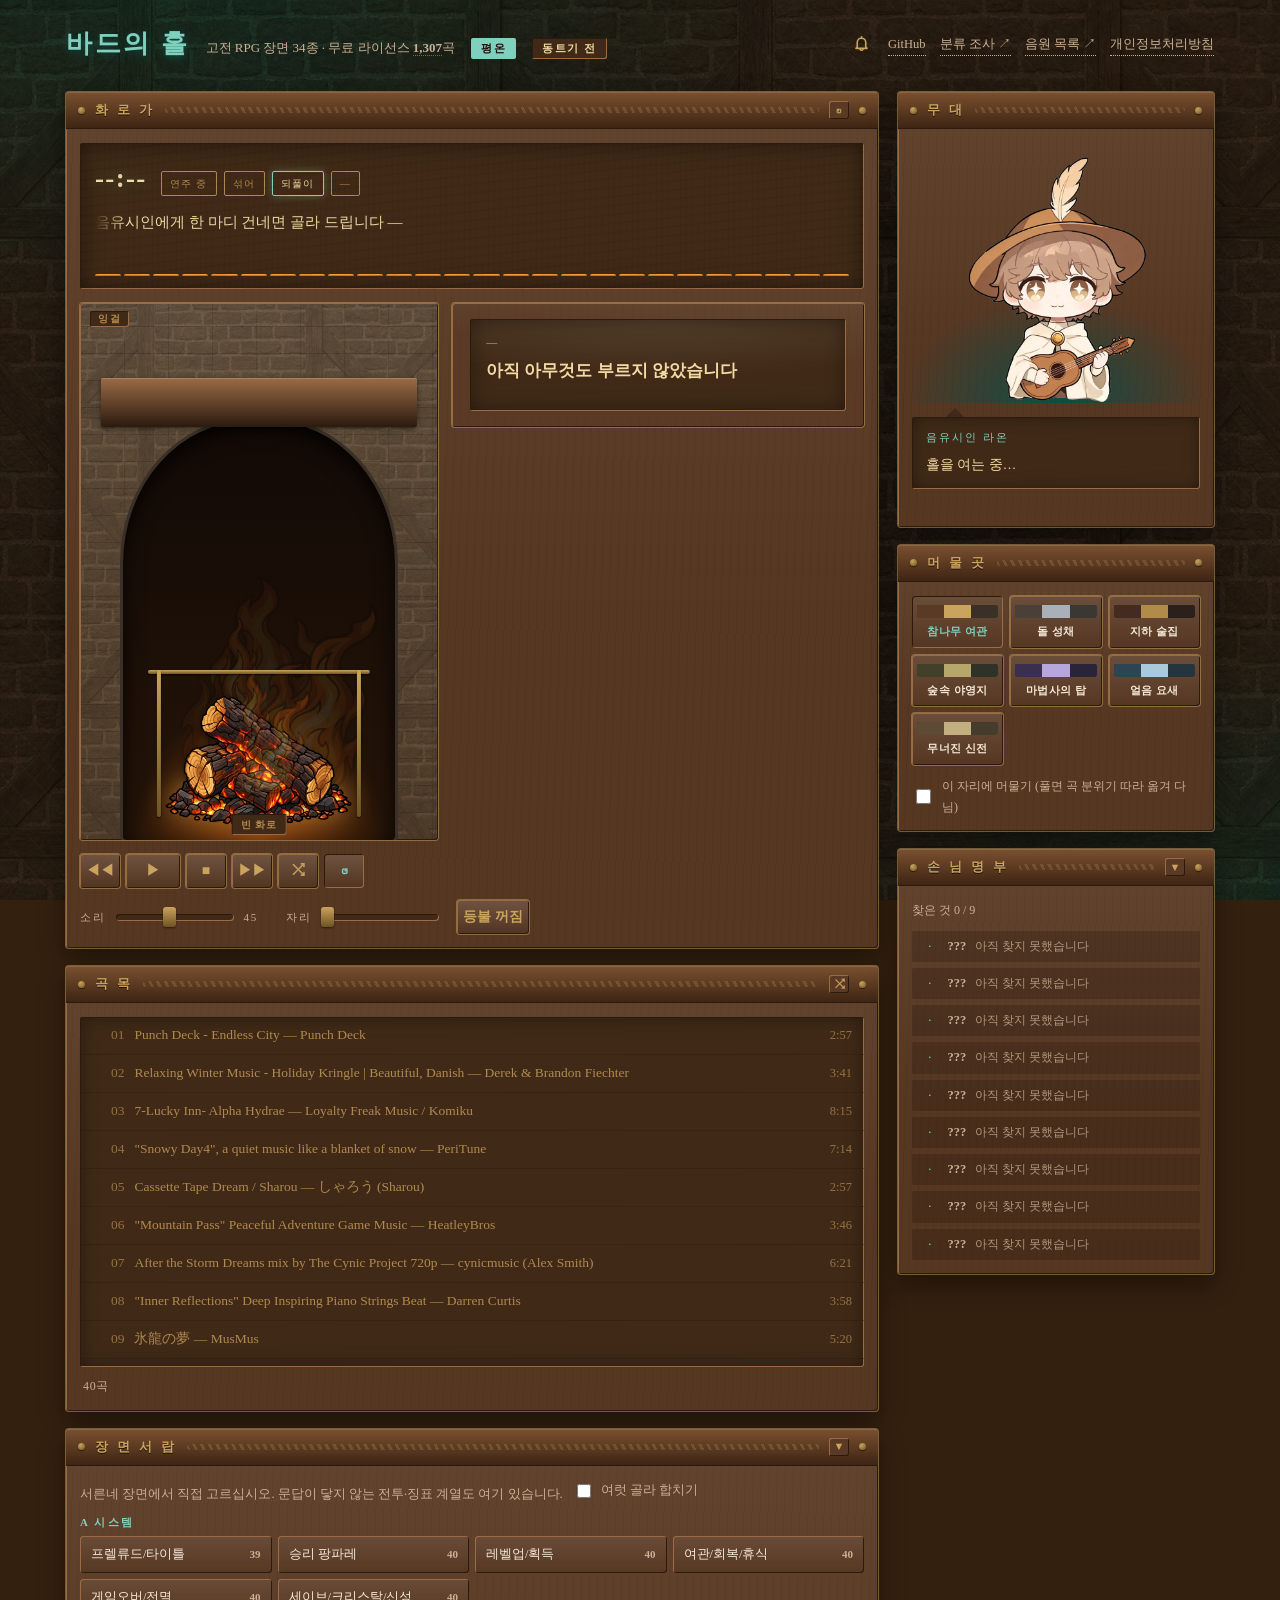
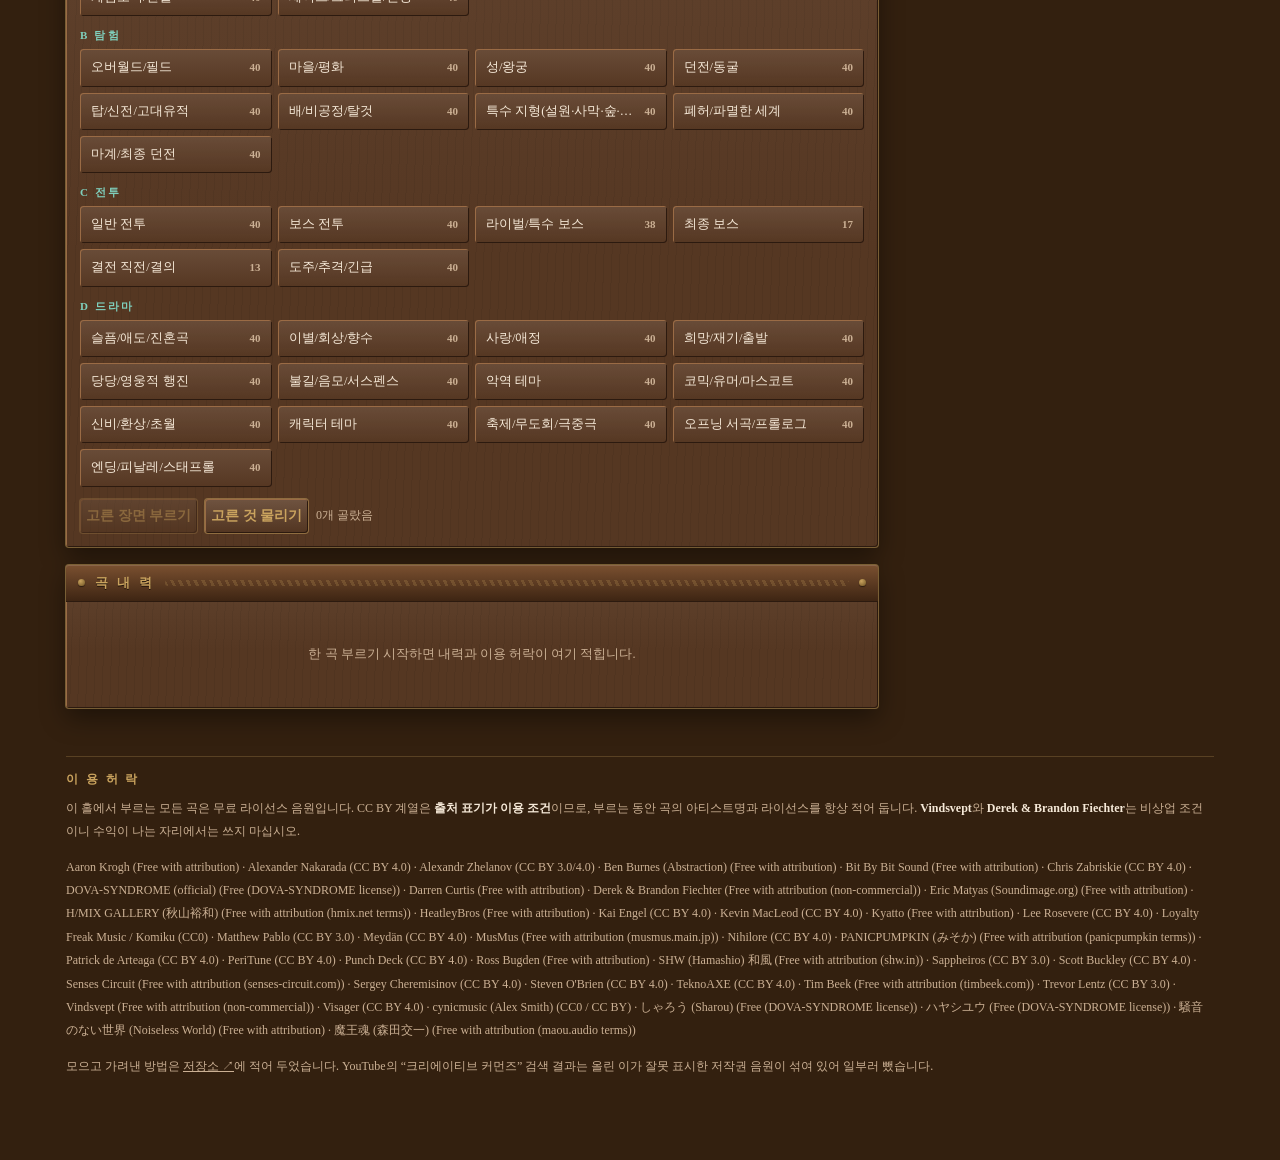
==== index.html @ 795d7f45 "Build the fire for staring into, and hang the cauldron The hearth is meant to be left running and lo" ====
<!DOCTYPE html>
<html lang="ko">
<head>
<meta charset="utf-8">
<meta name="viewport" content="width=device-width, initial-scale=1">
<title>바드의 홀 — 작업용 RPG BGM 재생기</title>
<meta name="description" content="옛날 콘솔 RPG의 장면 분류 34종을 기반으로, 저작권 문제 없는 무료 라이선스 BGM을 골라 틀어주는 작업용 재생기. 여관에 자리 잡은 음유시인이 몇 마디 묻고 그 자리에서 곡목을 짜 줍니다.">
<meta property="og:title" content="바드의 홀">
<meta property="og:description" content="여관에 앉은 음유시인이 골라주는 작업용 RPG BGM. 머물 곳 7군데, 장면 34종.">
<meta property="og:type" content="website">
<meta property="og:url" content="https://progh2.github.io/rpg-bgm-dj/">
<meta property="og:locale" content="ko_KR">
<meta name="twitter:card" content="summary">
<meta name="theme-color" content="#33200f">

<!-- 보안 헤더: GitHub Pages는 HTTP 응답 헤더를 설정할 수 없어 meta로 가능한 것만 적용한다.
     frame-ancestors는 meta에서 무시되므로 클릭재킹은 app.js의 프레임 이탈 코드로 막는다.
     HSTS/nosniff/Permissions-Policy는 meta로 지정할 수 없다 (SECURITY.md 참고). -->
<meta http-equiv="Content-Security-Policy" content="
  default-src 'self';
  script-src 'self' https://www.youtube.com https://s.ytimg.com;
  style-src 'self';
  font-src 'self';
  img-src 'self' data: https://i.ytimg.com https://i9.ytimg.com;
  frame-src https://www.youtube-nocookie.com https://www.youtube.com;
  connect-src 'self' https://www.youtube.com https://www.youtube-nocookie.com;
  object-src 'none';
  base-uri 'self';
  form-action 'self';
  upgrade-insecure-requests">
<meta name="referrer" content="strict-origin-when-cross-origin">

<link rel="stylesheet" href="assets/css/tavern.css">
<link rel="icon" href="data:image/svg+xml,<svg xmlns='http://www.w3.org/2000/svg' viewBox='0 0 32 32'><rect width='32' height='32' rx='4' fill='%2333200f'/><path d='M16 25c4 0 7-2.6 7-6 0-4.8-7-11-7-11S9 14.2 9 19c0 3.4 3 6 7 6z' fill='%23d8a544'/></svg>">
</head>
<body>

<a class="skip-link" href="#main">본문으로 건너뛰기</a>

<!-- 화면 낭독기용: 곡이 바뀌면 여기서 읽어 준다 -->
<p id="sr-status" class="sr-only" role="status" aria-live="polite" aria-atomic="true"></p>

<div id="yt-host"><div id="yt-player"></div></div>

<div class="stage">

  <header class="site-head">
    <h1>바드의 홀</h1>
    <span class="tag">고전 RPG 장면 34종 · 무료 라이선스 <strong id="stat-count">—</strong>곡</span>
    <span class="mood-chip" id="mood-chip">평온</span>
    <button class="phase-chip" id="phase-chip" title="지금 홀의 시각. 눌러서 바꿔 볼 수 있습니다.">—</button>
    <nav class="links">
      <button class="doorbell" id="doorbell" title="문간 종을 울린다" aria-label="문간 종을 울린다"><svg viewBox="0 0 16 16" width="17" height="17" aria-hidden="true" fill="none" stroke="currentColor" stroke-width="1.5" stroke-linecap="round" stroke-linejoin="round"><path d="M4 11V7a4 4 0 0 1 8 0v4l1.2 1.6H2.8z"/><path d="M8 3V1.6"/><path d="M6.6 13.4a1.5 1.5 0 0 0 2.8 0"/></svg></button>
      <a href="https://github.com/progh2/rpg-bgm-dj" target="_blank" rel="noopener">GitHub</a>
      <a href="https://github.com/progh2/rpg-bgm-dj/blob/main/classic_rpg_bgm_by_scene.md" target="_blank" rel="noopener">분류 조사 ↗</a>
      <a href="https://github.com/progh2/rpg-bgm-dj/blob/main/classic_rpg_bgm_free_playlist.md" target="_blank" rel="noopener">음원 목록 ↗</a>
      <a href="privacy.html">개인정보처리방침</a>
    </nav>
  </header>

  <main id="main">

    <!-- 화로와 악보대 -->
    <section class="board" aria-label="화로">
      <div class="board-head">
        <span>화 로 가</span>
        <span class="rope" aria-hidden="true"></span>
        <button class="board-btn" id="btn-shuffle-all" title="아무 곡이나 마흔 곡 뽑기">↻</button>
      </div>
      <div class="board-body">

        <div class="sign">
          <div class="sign-top">
            <span class="sign-time" id="sign-time">--:--</span>
            <div class="sign-tags">
              <span class="sign-tag" id="tag-play">연주 중</span>
              <span class="sign-tag" id="tag-shuffle">섞어</span>
              <span class="sign-tag" id="tag-repeat">되풀이</span>
              <span class="sign-tag" id="tag-scene">—</span>
            </div>
          </div>
          <div class="scroll" id="scroll"><span>홀을 준비하는 중…</span></div>
          <div class="flames" id="flames" aria-hidden="true"></div>
        </div>

        <div class="hearth-row">
          <div class="hearth" id="hearth" role="button" tabindex="0"
               aria-label="화로. 눌러서 불씨를 튀겨 봅니다.">
            <span class="hearth-tag" id="hearth-tag">잉걸</span>
            <!-- 불이 자리잡는 칸. 화로가 세로로 길어져도 이 칸의 비율은 고정이라
                 장작·걸이대·음식의 자리가 흐트러지지 않는다. 남는 높이는 위쪽
                 여유가 되어 불꽃이 아궁이 천장에 닿지 않는다. -->
            <div class="firebox" aria-hidden="true">
            <div class="sparks"><i></i><i></i><i></i><i></i></div>
            <!-- 불멍용. 불꽃 세 모양을 다섯 자리에 놓되 장작을 사이에 끼운다 —
                 큰 불은 장작 뒤에서 솟고 작은 불이 앞에서 핥아야 깊이가 생긴다.
                 한 장을 반복하면 몇 초만 봐도 같은 실루엣이 도는 게 보인다. -->
            <img class="embers" src="assets/art/hearth-embers.webp" alt="" aria-hidden="true" decoding="async">
            <div class="fire back" aria-hidden="true">
              <img class="f1" src="assets/art/hearth-flame-b.webp" alt="" decoding="async">
              <img class="f2" src="assets/art/hearth-flame-a.webp" alt="" decoding="async">
              <img class="f3" src="assets/art/hearth-flame-c.webp" alt="" decoding="async">
            </div>
            <img class="logs" src="assets/art/hearth-logs.webp" alt="" aria-hidden="true" decoding="async">
            <div class="fire front" aria-hidden="true">
              <img class="f4" src="assets/art/hearth-flame-a.webp" alt="" decoding="async">
              <img class="f5" src="assets/art/hearth-flame-c.webp" alt="" decoding="async">
            </div>
            <!-- 꼬치걸이대. 음식이 공중에 뜨지 않게 받친다. 머무는 곳에 따라
                 쇠 빛이 같이 변해야 해서 그림이 아니라 CSS 로 그린다. -->
            <div class="spit" aria-hidden="true"><i class="bar"></i><i class="leg l"></i><i class="leg r"></i></div>
            <div class="roast" id="roast"></div>
            </div><!-- /firebox -->
            <span class="hearth-dish" id="hearth-dish">빈 화로</span>
          </div>

          <div class="lectern">
            <div class="parchment" id="parchment">
              <span class="scene-name" id="pc-scene">—</span>
              <p class="song" id="pc-song">아직 아무것도 부르지 않았습니다</p>
              <span class="by" id="pc-by"></span>
              <div class="meta" id="pc-meta"></div>
              <a class="pc-src" id="pc-src" href="#" target="_blank"
                 rel="noopener noreferrer external" hidden>원곡 들으러 가기 ↗</a>
            </div>
          </div>
        </div>

        <div class="controls">
          <button class="tbtn" id="btn-prev"  title="앞 곡"   aria-label="앞 곡">◀◀</button>
          <button class="tbtn wide" id="btn-play" title="부르기/멈추기" aria-label="부르기">▶</button>
          <button class="tbtn" id="btn-stop"  title="그만"    aria-label="그만">■</button>
          <button class="tbtn" id="btn-next"  title="다음 곡" aria-label="다음 곡">▶▶</button>
          <button class="tbtn" id="btn-shuffle" title="순서 섞기" aria-label="순서 섞기" aria-pressed="false">⤨</button>
          <button class="tbtn" id="btn-repeat"  title="되풀이"   aria-label="되풀이" aria-pressed="true">↺</button>
        </div>

        <div class="dials">
          <label class="dial">소리
            <input type="range" id="vol" min="0" max="100" value="45" aria-label="소리 크기">
            <span id="vol-num" class="vol-num">45</span>
          </label>
          <label class="dial">자리
            <input type="range" id="seek" min="0" max="1000" value="0" aria-label="재생 위치">
          </label>
          <button class="tbtn" id="btn-wakelock" type="button" aria-pressed="false"
                  title="부르는 동안 화면이 꺼지지 않게 합니다. 휴대폰에서 화면이 꺼지면 소리가 멎기 때문입니다.">
            등불 <span id="wake-state">꺼짐</span>
          </button>
        </div>

        <p class="mobile-note" id="mobile-note" hidden>
          휴대폰에서는 <strong>다른 앱으로 넘어가면 노래가 멎습니다.</strong>
          YouTube가 백그라운드 재생을 Premium 기능으로 막아 둔 탓이라 우회할 수 없습니다.
          화면이 꺼져서 멎는 것만은 위의 <strong>등불</strong>로 막을 수 있습니다.
          <a href="https://github.com/progh2/rpg-bgm-dj/blob/main/SECURITY.md" target="_blank" rel="noopener">자세히 ↗</a>
        </p>

      </div>
    </section>

    <!-- 곡목 두루마리 -->
    <section class="board" aria-label="곡목">
      <div class="board-head">
        <span>곡 목</span>
        <span class="rope" aria-hidden="true"></span>
        <button class="board-btn" id="btn-reshuffle" title="순서 섞기">⤨</button>
      </div>
      <div class="board-body">
        <div class="songlist" id="songlist" role="listbox" aria-label="곡목" tabindex="0"></div>
        <div class="list-foot">
          <span id="list-count">0곡</span>
          <span id="list-desc"></span>
        </div>
      </div>
    </section>

    <!-- 장면 서랍 -->
    <section class="board" aria-label="장면 고르기">
      <div class="board-head">
        <span>장 면 서 랍</span>
        <span class="rope" aria-hidden="true"></span>
        <button class="board-btn" id="btn-scenes-toggle" aria-expanded="false"
                aria-controls="scene-browser" title="열기/닫기">▼</button>
      </div>
      <div class="board-body">
        <p class="scene-intro">
          서른네 장면에서 직접 고르십시오. 문답이 닿지 않는 전투·징표 계열도 여기 있습니다.
          <label class="scene-multi">
            <input type="checkbox" id="scene-multi"> 여럿 골라 합치기
          </label>
        </p>
        <div id="scene-browser" class="scene-browser" hidden></div>
        <div class="scene-actions" id="scene-actions" hidden>
          <button class="tbtn" id="btn-scene-play" type="button">고른 장면 부르기</button>
          <button class="tbtn" id="btn-scene-clear" type="button">고른 것 물리기</button>
          <span class="scene-picked" id="scene-picked">0개 골랐음</span>
        </div>
      </div>
    </section>

    <!-- 곡 내력 -->
    <section class="board" aria-label="곡 내력">
      <div class="board-head"><span>곡 내 력</span><span class="rope" aria-hidden="true"></span></div>
      <div class="board-body ledger" id="ledger">
        <p class="empty">한 곡 부르기 시작하면 내력과 이용 허락이 여기 적힙니다.</p>
      </div>
    </section>

  </main>

  <!-- ===== 무대 ===== -->
  <aside class="stage-side">

    <section class="board" aria-label="음유시인">
      <div class="board-head"><span>무 대</span><span class="rope" aria-hidden="true"></span></div>
      <div class="board-body">
        <div class="bard-stage" id="bard-stage" data-state="idle"
             role="button" tabindex="0" aria-label="음유시인에게 말을 건다"></div>
        <div class="note" id="note">
          <span class="who" id="bard-name">음유시인</span>
          <span id="note-text">홀을 여는 중…</span>
        </div>
        <div class="ask" id="ask"></div>
        <div class="ask-beads" id="ask-beads" aria-hidden="true"></div>
      </div>
    </section>

    <section class="board" aria-label="머물 곳">
      <div class="board-head"><span>머 물 곳</span><span class="rope" aria-hidden="true"></span></div>
      <div class="board-body">
        <div class="hall-grid" id="hall-grid"></div>
        <label class="hall-lock">
          <input type="checkbox" id="hall-lock">
          <span>이 자리에 머물기 (풀면 곡 분위기 따라 옮겨 다님)</span>
        </label>
      </div>
    </section>

    <section class="board" aria-label="손님 명부">
      <div class="board-head">
        <span>손 님 명 부</span>
        <span class="rope" aria-hidden="true"></span>
        <button class="board-btn" id="btn-ledger-toggle" aria-expanded="false"
                aria-controls="secret-list" title="열기/닫기">▼</button>
      </div>
      <div class="board-body">
        <p class="secret-count" id="secret-count">— / —</p>
        <div class="ledger-secrets" id="secret-list" hidden></div>
      </div>
    </section>

  </aside>

  <footer class="credits">
    <h2>이 용 허 락</h2>
    <p>
      이 홀에서 부르는 모든 곡은 무료 라이선스 음원입니다. CC BY 계열은 <strong>출처 표기가 이용 조건</strong>이므로,
      부르는 동안 곡의 아티스트명과 라이선스를 항상 적어 둡니다.
      <strong>Vindsvept</strong>와 <strong>Derek &amp; Brandon Fiechter</strong>는 비상업 조건이니 수익이 나는 자리에서는 쓰지 마십시오.
    </p>
    <p id="credit-list"></p>
    <p>
      모으고 가려낸 방법은 <a href="https://github.com/progh2/rpg-bgm-dj" target="_blank" rel="noopener">저장소 ↗</a>에 적어 두었습니다.
      YouTube의 “크리에이티브 커먼즈” 검색 결과는 올린 이가 잘못 표시한 저작권 음원이 섞여 있어 일부러 뺐습니다.
    </p>
  </footer>

</div>

<script src="https://www.youtube.com/iframe_api"></script>
<script type="module" src="assets/js/app.js"></script>
</body>
</html>
---- assets/css/tavern.css ----
/* tavern.css — 길드 홀 겸 마을 여관.
 *
 * 재질은 나무와 돌 둘뿐이다. 나뭇결은 각도를 달리한 repeating-linear-gradient 를 겹쳐 내고,
 * 돌은 그림 한 장(assets/art/wall-stone.webp)을 soft-light 로 얹어 결만 빌려 온다.
 * 색은 여전히 --stone-dark 가 내므로, 그림을 깔아도 일곱 장소를 그대로 갈아입는다.
 *
 * 조명 원칙 하나: **글자와 가구는 어둡게 하지 않는다.** (assets/js/hearth.js 참고)
 * 새벽에 켜 두고 일하는 쓰임이라 분위기 낸다고 읽기 어려워지면 앞뒤가 바뀐다.
 * 어두워지는 것은 벽과 홀 가장자리뿐이다.
 */

:root {
  /* 장소가 덮어쓴다 (assets/js/halls.js) */
  --wood:       #5a3a24;
  --wood-light: #9a6b45;
  --wood-dark:  #2c1a0f;
  --stone:      #6b5a48;
  --stone-dark: #3a3028;
  --metal:      #caa35e;
  --metal-dark: #6e5324;
  --sign-bg:    #402a17;
  --sign-ink:   #f3d9a4;
  --sign-dim:   #b0894f;
  --beam:       linear-gradient(180deg, #7a5030, #3e2513);
  --text:       #f6e9d8;
  --text-dim:   #cbb094;
  --page-bg:    #33200f;

  /* 분위기가 덮어쓴다 (assets/js/moods.js) */
  --accent:      #d8a544;
  --accent-deep: #4a2f10;
  --accent-glow: #ffe1a4;
  --ember:       #b55a1e;
  /* 불꽃은 장소가 정한다. 분위기(무드) 색을 따라가면 청록색 불이 되어 버린다. */
  --flame:       #ffb445;
  --flame-low:   #c25a12;

  --ink: #1b0f07;

  /* 모서리 — 나무에 닿는 빛과 그늘 */
  --edge-out: inset 1px 1px 0 var(--wood-light), inset -1px -1px 0 var(--wood-dark);
  --edge-in:  inset -1px -1px 0 var(--wood-light), inset 1px 1px 0 var(--wood-dark);
  --gilt: 0 0 0 1px color-mix(in srgb, var(--metal) 50%, transparent);

  /* 글꼴 되돌림은 글자 단위로 일어난다 — 한글은 앞쪽 명조에서 받고,
     앞쪽 한글 글꼴에 없는 가나·한자는 뒤쪽 일본어 명조로 넘어간다.
     곡의 절반 가까이가 일본 작곡가 것이라 일본어 명조가 반드시 있어야 한다.
     (魔王魂 · 森田交一 · しゃろう …) 없으면 제목이 네모로 뜬다.
     자체 호스팅은 하지 않는다. 서브셋해도 한자 때문에 한 벌에 500KB 라
     페이지 전체(140KB)보다 무거워진다. */
  --font-ko: "Iropke Batang", "Noto Serif KR", "Noto Serif CJK KR",
             "Nanum Myeongjo", "Apple SD Gothic Neo", "Batang";
  --font-ja: "Hiragino Mincho ProN", "Hiragino Mincho Pro", "Yu Mincho", "YuMincho",
             "Noto Serif JP", "Noto Serif CJK JP", "Source Han Serif JP",
             "IPAexMincho", "MS PMincho", "MS Mincho";

  --font-display: var(--font-ko), var(--font-ja), "Times New Roman", serif;
  --font-body: var(--font-ko), var(--font-ja), "Malgun Gothic", serif;
  --ease: cubic-bezier(0.2, 0.7, 0.3, 1);

  /* 시각이 정한다 (assets/js/hearth.js). 0 = 한낮, 1 = 한밤. */
  --night: 0;
}

* { box-sizing: border-box; }

html, body {
  margin: 0;
  min-height: 100%;
  background: var(--page-bg);
  color: var(--text);
  font-family: var(--font-body);
  font-size: 15px;
  line-height: 1.7;
  transition: background-color 1.4s var(--ease), color .6s var(--ease);
}

/* ── 벽: 돌을 쌓고 나뭇결을 얹는다 ─────────────────────────── */
body::before {
  content: "";
  position: fixed;
  inset: 0;
  z-index: 0;
  pointer-events: none;
  background-color: var(--stone-dark);
  background-image:
    /* 돌 재질 (assets/art/wall-stone.webp). soft-light 로 얹어 밝고 어두운 결만
       빌려 온다 — 색은 밑의 --stone-dark 가 내므로 일곱 장소를 그대로 갈아입는다. */
    url("../art/wall-stone.webp"),
    /* 밤이 되면 벽만 어두워진다 */
    linear-gradient(rgba(12, 6, 2, calc(.34 * var(--night))), rgba(12, 6, 2, calc(.34 * var(--night)))),
    /* 화로와 창에서 오는 빛 */
    radial-gradient(90% 70% at 12% -6%, var(--accent-deep) 0%, transparent 60%),
    radial-gradient(80% 70% at 104% 108%, var(--accent-deep) 0%, transparent 56%),
    /* 나뭇결 두 겹 */
    repeating-linear-gradient(48deg, rgba(255,255,255,.026) 0 2px, transparent 2px 21px),
    repeating-linear-gradient(-48deg, rgba(0,0,0,.05) 0 2px, transparent 2px 21px),
    /* 돌 이음매 */
    repeating-linear-gradient(0deg, rgba(0,0,0,.07) 0 1px, transparent 1px 74px),
    repeating-linear-gradient(90deg, rgba(0,0,0,.05) 0 1px, transparent 1px 118px);
  background-size: 620px 620px, auto, auto, auto, auto, auto, auto, auto;
  background-repeat: repeat, no-repeat, no-repeat, no-repeat, repeat, repeat, repeat, repeat;
  background-blend-mode: soft-light, normal, normal, normal, normal, normal, normal, normal;
  transition: background-color 1.6s var(--ease);
}

/* 화롯불 — 밤에 가장자리를 데운다 */
body::after {
  content: "";
  position: fixed;
  inset: 0;
  z-index: 0;
  pointer-events: none;
  box-shadow: inset 0 0 26vmax 9vmax rgba(255, 152, 56, calc(.10 * var(--night)));
  opacity: 1;
  transition: box-shadow 1.6s var(--ease);
}
:root[data-lit="true"] body::after { animation: hearthBreath 7s ease-in-out infinite; }
@keyframes hearthBreath {
  0%, 100% { box-shadow: inset 0 0 26vmax 9vmax rgba(255, 152, 56, calc(.10 * var(--night))); }
  50%      { box-shadow: inset 0 0 30vmax 11vmax rgba(255, 168, 74, calc(.15 * var(--night))); }
}

.stage {
  position: relative;
  z-index: 1;
  max-width: 1180px;
  margin: 0 auto;
  padding: 22px 16px 70px;
  display: grid;
  grid-template-columns: minmax(0, 1fr) 316px;
  gap: 20px;
  align-items: start;
}

/* ── 가구: 나무 판을 짜 맞춘 것 ─────────────────────────────── */
.board {
  background:
    linear-gradient(180deg, rgba(255,255,255,.05), rgba(0,0,0,.06) 60%),
    repeating-linear-gradient(92deg, rgba(0,0,0,.055) 0 1px, transparent 1px 8px),
    var(--wood);
  box-shadow: var(--edge-out), var(--gilt), 0 10px 26px rgba(0,0,0,.42);
  border-radius: 3px;
  margin-bottom: 18px;
  transition: background-color 1s var(--ease);
}

/* 가로대 — 창틀 대신 들보 */
.board-head {
  background: var(--beam);
  padding: 7px 12px;
  display: flex;
  align-items: center;
  gap: 10px;
  font-family: var(--font-display);
  font-size: 13px;
  font-weight: 700;
  letter-spacing: .22em;
  color: var(--metal);
  text-shadow: 0 1px 0 rgba(0,0,0,.65);
  border-bottom: 1px solid var(--wood-dark);
  box-shadow: inset 0 1px 0 rgba(255,255,255,.12);
  user-select: none;
  border-radius: 3px 3px 0 0;
}
/* 들보에 박은 못 */
.board-head::before,
.board-head::after {
  content: "";
  width: 7px; height: 7px;
  border-radius: 50%;
  background: radial-gradient(circle at 35% 30%, var(--metal), var(--metal-dark));
  box-shadow: 0 1px 1px rgba(0,0,0,.5);
  flex: none;
}
.board-head .rope {
  flex: 1;
  height: 6px;
  background: repeating-linear-gradient(64deg,
    color-mix(in srgb, var(--metal) 42%, transparent) 0 3px, transparent 3px 7px);
  opacity: .5;
  border-radius: 3px;
}
.board-body { padding: 14px; }

.board-btn {
  width: 20px; height: 18px;
  background: var(--wood);
  box-shadow: var(--edge-out);
  border: 0;
  color: var(--metal);
  font: 700 11px/1 var(--font-display);
  cursor: pointer;
  padding: 0;
  border-radius: 2px;
  flex: none;
}
.board-btn:active { box-shadow: var(--edge-in); }
.board-btn:focus-visible { outline: 2px solid var(--accent); outline-offset: 1px; }

/* ── 나무 팻말: 지금 무슨 노래인지 ──────────────────────────── */
.sign {
  background:
    repeating-linear-gradient(90deg, rgba(0,0,0,.05) 0 1px, transparent 1px 6px),
    var(--sign-bg);
  box-shadow: var(--edge-in), inset 0 0 22px rgba(0,0,0,.5);
  padding: 13px 15px;
  color: var(--sign-ink);
  position: relative;
  overflow: hidden;
  border-radius: 2px;
}
/* 인두로 지진 자국 */
.sign::after {
  content: "";
  position: absolute; inset: 0;
  background: repeating-linear-gradient(174deg, rgba(0,0,0,.05) 0 2px, transparent 2px 9px);
  pointer-events: none;
}

.sign-top {
  display: flex;
  align-items: baseline;
  gap: 14px;
  margin-bottom: 8px;
  flex-wrap: wrap;
}
.sign-time {
  font-family: var(--font-display);
  font-size: 27px;
  font-weight: 700;
  letter-spacing: .05em;
  font-variant-numeric: tabular-nums;
  text-shadow: 0 0 14px color-mix(in srgb, var(--accent) 45%, transparent);
}
.sign-tags { display: flex; gap: 7px; flex-wrap: wrap; }
.sign-tag {
  font-family: var(--font-display);
  font-size: 10px;
  letter-spacing: .14em;
  padding: 3px 8px;
  border: 1px solid var(--sign-dim);
  color: var(--sign-dim);
  border-radius: 2px;
}
.sign-tag.on {
  color: var(--sign-ink);
  border-color: var(--accent);
  box-shadow: 0 0 9px color-mix(in srgb, var(--accent) 35%, transparent);
}

/* 흐르는 곡목 */
.scroll {
  overflow: hidden;
  white-space: nowrap;
  font-size: 15px;
  height: 22px;
  position: relative;
  mask-image: linear-gradient(90deg, transparent, #000 4%, #000 96%, transparent);
}
.scroll > span {
  display: inline-block;
  padding-left: 100%;
  animation: scrollBy 20s linear infinite;
}
.scroll.short > span { padding-left: 0; animation: none; }
@keyframes scrollBy { to { transform: translateX(-100%); } }

/* 소리결 — 촛불처럼 흔들리는 막대 */
.flames {
  display: flex;
  align-items: flex-end;
  gap: 3px;
  height: 34px;
  margin-top: 10px;
}
.flames i {
  flex: 1;
  display: block;
  height: 8%;
  border-radius: 2px 2px 0 0;
  background: linear-gradient(180deg, var(--flame), var(--flame-low));
  transition: height .12s linear;
}

/* ── 화로: 재생 중이면 타오른다 ─────────────────────────────── */
.hearth-row {
  display: grid;
  grid-template-columns: 1fr 1.15fr;
  gap: 14px;
  margin-top: 14px;
  /* 화로가 세로로 길어졌다. 늘어붙게 두면 양피지가 텅 빈 큰 판이 된다. */
  align-items: start;
}

.hearth {
  position: relative;
  /* 세로로 길다. 불을 바라보라고 있는 자리라 정사각으로는 갑갑하다. */
  aspect-ratio: 1 / 1.5;
  container-type: size;   /* .firebox 가 cqw/cqh 로 이 칸을 잰다 */
  border-radius: 3px;
  display: grid;
  place-items: end center;
  overflow: hidden;
  cursor: pointer;
  /* 벽난로를 두른 돌 — 벽과 같은 재질을 소축척으로 얹어 결을 맞춘다 */
  background:
    url("../art/wall-stone.webp"),
    repeating-linear-gradient(0deg,  rgba(0,0,0,.10) 0 1px, transparent 1px 27px),
    repeating-linear-gradient(90deg, rgba(0,0,0,.08) 0 1px, transparent 1px 44px),
    linear-gradient(180deg, color-mix(in srgb, var(--stone) 88%, #fff 12%), var(--stone));
  background-size: 300px 300px, auto, auto, auto;
  background-blend-mode: soft-light, normal, normal, normal;
  box-shadow: var(--edge-out), var(--gilt);
}
/* 아궁이 — 안쪽으로 파인 아치 */
.hearth::before {
  content: "";
  position: absolute;
  left: 12%; right: 12%; bottom: 0;
  height: 78%;
  border-radius: 46% 46% 4px 4px / 34% 34% 4px 4px;
  /* 아궁이 속 불빛. 밤이 깊을수록 짙어진다 — 한밤의 불멍이 이 재생기의 쓰임이다. */
  background:
    radial-gradient(70% 52% at 50% 100%,
      color-mix(in srgb, var(--flame-low) calc(46% + 34% * var(--night)), transparent) 0%, transparent 66%),
    linear-gradient(180deg, #120a06, #241408);
  box-shadow: inset 0 8px 20px rgba(0,0,0,.8), 0 0 0 3px var(--stone-dark);
}
/* 아궁이 위 상인방 */
.hearth::after {
  content: "";
  position: absolute;
  left: 6%; right: 6%; top: 14%;
  height: 9%;
  border-radius: 2px;
  background: linear-gradient(180deg, var(--wood-light), var(--wood-dark));
  box-shadow: 0 2px 5px rgba(0,0,0,.5), inset 0 1px 0 rgba(255,255,255,.14);
}
.hearth:focus-visible { outline: 2px solid var(--accent); outline-offset: -2px; }

/* 장작 */
/* 장작·잉걸·불꽃은 그림이다 (assets/art/hearth-*.webp).
   흔들림은 그림에 굽지 않고 CSS 가 얹는다.

   이 화로는 틀어 놓고 바라보라고 있는 것이라(불멍) 반복이 드러나면 안 된다.
   그래서 불꽃을 세 모양으로 뽑아 다섯 자리에 뒤에서 앞으로 겹치고,
   주기를 2.3 · 1.9 · 1.7 · 1.3 · 1.1 초로 서로 안 나누어떨어지게 두었다.
   최소공배수가 길어 같은 모양이 다시 맞아떨어지는 데 한참 걸린다. */

/* 잉걸 바닥 — 장작보다 넓고 낮게 깔려 밑동에서 새어 나온다.
   불을 안 지핀 시간대에도 이것만은 남아 화로가 빈 상자로 보이지 않게 한다. */
.embers {
  position: absolute;
  bottom: 4%;
  left: 50%;
  translate: -50% 0;
  width: 52%;
  z-index: 1;
  pointer-events: none;
  filter: drop-shadow(0 0 13px color-mix(in srgb, var(--flame) 50%, transparent));
  animation: emberGlow 6.5s ease-in-out infinite;
}
@keyframes emberGlow { 0%, 100% { opacity: .72; } 50% { opacity: 1; } }
.hearth.burning .embers { animation-duration: 4.2s; }

.logs {
  position: absolute;
  bottom: 7%;
  left: 50%;
  translate: -50% 0;
  width: 42%;
  z-index: 3;
  filter: drop-shadow(0 2px 4px rgba(0,0,0,.6));
  pointer-events: none;
}

/* 불꽃 */
.fire {
  position: absolute;
  bottom: 12%;
  left: 50%;
  translate: -50% 0;
  width: 54%;
  height: 56%;
  opacity: .2;
  pointer-events: none;
  transition: opacity 1.1s var(--ease);
}
.fire.back  { z-index: 2; }   /* 장작 뒤에서 솟는 큰 불 */
.fire.front { z-index: 4; }   /* 장작 앞을 핥는 작은 불 */
.fire img {
  position: absolute;
  bottom: 0;
  left: 50%;
  width: auto;
  transform-origin: 50% 100%;
}
/* 뒤에서 앞으로. 뒤는 크고 어둡고 느리게, 앞은 작고 밝고 빠르게 — 깊이가 생긴다. */
.fire .f1 { height: 100%; opacity: .5; translate: -50% 0; filter: saturate(.7) brightness(.72); }
.fire .f2 { height: 82%;  opacity: .6; translate: -86% 0; filter: saturate(.85) brightness(.85); }
.fire .f3 { height: 88%;  opacity: .6; translate: -14% 0; filter: saturate(.85) brightness(.85); }
.fire .f4 { height: 60%;  opacity: .9; translate: -64% 0; }
.fire .f5 { height: 48%;  opacity: 1;  translate: -32% 0; }

.hearth.burning .fire { opacity: 1; }
.hearth.burning .fire .f1 { animation: flickerA 2.3s ease-in-out infinite; }
.hearth.burning .fire .f2 { animation: flickerB 1.9s ease-in-out infinite .3s; }
.hearth.burning .fire .f3 { animation: flickerA 1.7s ease-in-out infinite .7s; }
.hearth.burning .fire .f4 { animation: flickerB 1.3s ease-in-out infinite .2s; }
.hearth.burning .fire .f5 { animation: flickerA 1.1s ease-in-out infinite .5s; }
@keyframes flickerA {
  0%, 100% { transform: scaleY(1) scaleX(1) skewX(0deg); }
  28%      { transform: scaleY(1.16) scaleX(.9) skewX(4deg); }
  62%      { transform: scaleY(.9) scaleX(1.08) skewX(-4deg); }
}
@keyframes flickerB {
  0%, 100% { transform: scaleY(1) scaleX(1) skewX(0deg); }
  35%      { transform: scaleY(.88) scaleX(1.1) skewX(-5deg); }
  70%      { transform: scaleY(1.2) scaleX(.92) skewX(3deg); }
}


/* 잉걸 — 불씨가 위로 */
.sparks { position: absolute; inset: 0; pointer-events: none; z-index: 3; }
.sparks i {
  position: absolute;
  bottom: 20%;
  width: 3px; height: 3px;
  border-radius: 50%;
  background: var(--flame);
  opacity: 0;
}
.hearth.burning .sparks i { animation: rise 3.4s linear infinite; }
.sparks i:nth-child(1) { left: 38%; animation-delay: 0s; }
.sparks i:nth-child(2) { left: 50%; animation-delay: 1.1s; }
.sparks i:nth-child(3) { left: 60%; animation-delay: 2.2s; }
.sparks i:nth-child(4) { left: 45%; animation-delay: 1.7s; }
@keyframes rise {
  0%   { opacity: 0; transform: translateY(0) translateX(0) scale(1); }
  12%  { opacity: 1; }
  100% { opacity: 0; transform: translateY(-190px) translateX(18px) scale(.4); }
}
/* 쿡 찔렀을 때 한 번 튀는 불씨 */
.hearth.poked .sparks i { animation: rise 1.1s linear 1; }

.hearth-tag {
  position: absolute;
  top: 8px; left: 10px;
  z-index: 2;
  padding: 3px 8px;
  background: var(--sign-bg);
  box-shadow: var(--edge-in);
  font: 700 10px/1 var(--font-display);
  letter-spacing: .16em;
  color: var(--sign-dim);
  border-radius: 2px;
}
.hearth.burning .hearth-tag { color: var(--sign-ink); }

/* ── 악보대: 양피지에 지금 곡을 적어 둔다 ───────────────────── */
.lectern {
  position: relative;
  border-radius: 3px;
  padding: 16px 18px;
  display: flex;
  flex-direction: column;
  justify-content: stretch;
  gap: 8px;
  /* 예전에는 min-height:100% 로 화로 높이에 맞췄다. 화로가 세로로 길어진
     뒤로는 그러면 양피지가 텅 빈 판이 되므로, 제 내용만큼만 차지하게 둔다. */
  background:
    linear-gradient(184deg, rgba(255,255,255,.06), transparent 40%),
    repeating-linear-gradient(91deg, rgba(0,0,0,.035) 0 1px, transparent 1px 9px),
    var(--wood);
  box-shadow: var(--edge-out), var(--gilt);
  overflow: hidden;
}

.parchment {
  flex: 1;
  display: flex;
  flex-direction: column;
  justify-content: center;
  background:
    radial-gradient(120% 90% at 50% 0%, rgba(255,246,224,.10), transparent 70%),
    repeating-linear-gradient(178deg, rgba(0,0,0,.035) 0 1px, transparent 1px 11px),
    var(--sign-bg);
  box-shadow: var(--edge-in), inset 0 0 20px rgba(0,0,0,.42);
  border-radius: 2px;
  padding: 14px 16px;
  color: var(--sign-ink);
  transform-origin: 50% 0%;
  transition: opacity .45s var(--ease), transform .45s var(--ease);
}
/* 곡이 바뀌면 종이가 넘어간다 */
.parchment.turning { opacity: 0; transform: rotateX(78deg) translateY(-6px); }

.parchment .scene-name {
  font-family: var(--font-display);
  font-size: 11px;
  letter-spacing: .2em;
  color: var(--accent);
  display: block;
  margin-bottom: 7px;
}
.parchment .song {
  font-family: var(--font-display);
  font-size: 17px;
  font-weight: 700;
  line-height: 1.45;
  margin: 0 0 4px;
  overflow-wrap: anywhere;
}
.parchment .by { font-size: 13px; color: var(--sign-dim); }
.parchment .meta { font-size: 11.5px; color: var(--sign-dim); margin-top: 9px; }

/* 원곡으로 나가는 자리 — 양피지 아래 귀퉁이에 눌러 찍은 낙관처럼 */
.pc-src {
  display: inline-block;
  margin-top: 8px;
  font-family: var(--font-display);
  font-size: 11.5px;
  letter-spacing: .04em;
  color: var(--accent);
  text-decoration: none;
  border-bottom: 1px dotted color-mix(in srgb, var(--accent) 55%, transparent);
  padding-bottom: 1px;
  transition: color .18s, border-color .18s;
}
.pc-src:hover { color: var(--accent-glow); border-bottom-color: var(--accent-glow); }
.pc-src:focus-visible { outline: 2px solid var(--accent); outline-offset: 3px; }
.pc-src[hidden] { display: none; }

/* ── 조작대 ─────────────────────────────────────────────────── */
.controls {
  display: flex;
  gap: 6px;
  align-items: center;
  margin-top: 14px;
  flex-wrap: wrap;
}

.tbtn {
  min-width: 40px;
  height: 34px;
  background:
    linear-gradient(180deg, rgba(255,255,255,.13), rgba(0,0,0,.09)),
    var(--wood);
  box-shadow: var(--edge-out), var(--gilt);
  border: 0;
  border-radius: 3px;
  color: var(--metal);
  font: 700 14px/1 var(--font-display);
  cursor: pointer;
  transition: color .18s, filter .18s, transform .12s var(--ease);
}
.tbtn:hover { color: var(--accent-glow); filter: brightness(1.12); }
.tbtn:active { box-shadow: var(--edge-in); transform: translateY(1px); }
.tbtn[aria-pressed="true"] { box-shadow: var(--edge-in); color: var(--accent); }
.tbtn.wide { min-width: 54px; }
.tbtn:focus-visible { outline: 2px solid var(--accent); outline-offset: 2px; }
.tbtn:disabled { opacity: .45; cursor: not-allowed; }

.dials { display: flex; gap: 16px; align-items: center; margin-top: 12px; flex-wrap: wrap; }
.dial {
  display: flex; align-items: center; gap: 8px;
  font-family: var(--font-display);
  font-size: 11px; letter-spacing: .16em; color: var(--text-dim);
}

input[type="range"] {
  -webkit-appearance: none; appearance: none;
  width: 118px; height: 20px; background: transparent; cursor: pointer;
}
input[type="range"]::-webkit-slider-runnable-track {
  height: 7px; border-radius: 4px;
  background: var(--sign-bg); box-shadow: var(--edge-in);
}
input[type="range"]::-moz-range-track {
  height: 7px; border-radius: 4px;
  background: var(--sign-bg); box-shadow: var(--edge-in);
}
input[type="range"]::-webkit-slider-thumb {
  -webkit-appearance: none; appearance: none;
  width: 13px; height: 20px; margin-top: -7px; border-radius: 3px;
  background: linear-gradient(180deg, var(--metal), var(--metal-dark));
  box-shadow: 0 1px 2px rgba(0,0,0,.5);
}
input[type="range"]::-moz-range-thumb {
  width: 13px; height: 20px; border: 0; border-radius: 3px;
  background: linear-gradient(180deg, var(--metal), var(--metal-dark));
}
input[type="range"]:focus-visible { outline: 2px solid var(--accent); outline-offset: 3px; }

.vol-num { min-width: 2.4em; display: inline-block; }

/* ── 곡목 두루마리 ──────────────────────────────────────────── */
.songlist {
  background:
    repeating-linear-gradient(179deg, rgba(0,0,0,.035) 0 1px, transparent 1px 12px),
    var(--sign-bg);
  box-shadow: var(--edge-in), inset 0 0 20px rgba(0,0,0,.4);
  border-radius: 2px;
  max-height: 350px;
  overflow-y: auto;
  scrollbar-width: thin;
  scrollbar-color: var(--metal-dark) var(--sign-bg);
}
.songlist::-webkit-scrollbar { width: 11px; }
.songlist::-webkit-scrollbar-track { background: var(--sign-bg); }
.songlist::-webkit-scrollbar-thumb {
  background: linear-gradient(180deg, var(--metal), var(--metal-dark));
  border-radius: 5px;
}

.song-row {
  display: flex;
  gap: 10px;
  padding: 7px 12px;
  color: var(--sign-dim);
  cursor: pointer;
  align-items: baseline;
  border: 0;
  background: none;
  width: 100%;
  text-align: left;
  font: inherit;
  font-size: 13.5px;
  border-bottom: 1px solid color-mix(in srgb, var(--wood-dark) 40%, transparent);
  transition: color .15s, background-color .15s;
}
.song-row:last-child { border-bottom: 0; }
.song-row:hover { color: var(--sign-ink); background: rgba(255,255,255,.05); }
.song-row.current {
  color: var(--sign-ink);
  background: color-mix(in srgb, var(--accent) 14%, transparent);
  box-shadow: inset 3px 0 0 var(--accent);
}
.song-row .n {
  width: 2.4em; flex: none; text-align: right;
  font-family: var(--font-display); opacity: .75;
  font-variant-numeric: tabular-nums;
}
.song-row .t { flex: 1; overflow: hidden; text-overflow: ellipsis; white-space: nowrap; }
.song-row .d { flex: none; opacity: .75; font-variant-numeric: tabular-nums; font-size: 12.5px; }
.song-row.spicy .n::after { content: "⚔"; margin-left: 3px; color: var(--ember); }

.list-foot {
  display: flex; justify-content: space-between; align-items: center;
  padding: 9px 3px 0; font-size: 12px; color: var(--text-dim);
  font-family: var(--font-display); letter-spacing: .06em;
}

/* ── 곡 내력 ────────────────────────────────────────────────── */
.ledger dl { margin: 0; display: grid; grid-template-columns: 5.6em 1fr; gap: 7px 12px; font-size: 13.5px; }
.ledger dt { color: var(--text-dim); font-family: var(--font-display); letter-spacing: .08em; }
.ledger dd { margin: 0; color: var(--text); overflow-wrap: anywhere; }
.ledger a { color: var(--accent); }
.ledger .scene-chip {
  display: inline-block; padding: 2px 9px; border-radius: 2px;
  background: var(--accent); color: var(--ink);
  font: 700 11px/1.6 var(--font-display); letter-spacing: .06em;
}
.warn-note {
  margin-top: 11px; padding: 9px 12px; border-radius: 2px;
  background: color-mix(in srgb, var(--ember) 16%, transparent);
  border-left: 3px solid var(--ember);
  font-size: 12.5px; color: var(--accent-glow);
}

/* ── 무대: 바드가 서는 자리 ─────────────────────────────────── */
.stage-side { position: sticky; top: 22px; }

.bard-stage {
  position: relative;
  display: grid;
  place-items: center;
  padding: 8px 0 0;
  background: radial-gradient(76% 58% at 50% 100%, var(--accent-deep), transparent 70%);
  cursor: pointer;
}
.bard-art { width: 100%; max-width: 232px; height: auto; overflow: visible; }

.bd-glow { animation: bardGlow 5.5s ease-in-out infinite; transform-origin: 50% 50%; }
@keyframes bardGlow { 0%,100% { opacity: .5; transform: scale(1); } 50% { opacity: .88; transform: scale(1.05); } }

.bd-eyes-closed { opacity: 0; }
.bd-eyes { animation: bardBlink 6.5s infinite; transform-origin: 50% 50%; }
@keyframes bardBlink { 0%, 93%, 100% { transform: scaleY(1); } 96% { transform: scaleY(.08); } }

/* 변형 기준을 각 요소 제 몸통(fill-box)에 백분율로 못박는다.
   transform-box 초기값은 브라우저·버전마다 달라, 맡겨 두면 회전축이 엇갈린다. */
.bd-body, .bd-lute, .bd-head, .bd-hat, .bd-neck,
.bd-feather, .bd-hand, .bd-eyes, .bd-mouth, .bd-glow {
  transform-box: fill-box;
}
.bd-body    { transform-origin: 50% 100%; }
.bd-lute    { transform-origin: 50% 100%; }
.bd-head    { transform-origin: 50% 100%; }
.bd-hat     { transform-origin: 50% 100%; }
.bd-neck    { transform-origin: 50% 100%; }
.bd-feather { transform-origin: 0% 100%; }
.bd-hand    { transform-origin: 50% 50%; }
.bd-mouth   { transform-origin: 50% 50%; }

[data-state="idle"] .bd-head,
[data-state="idle"] .bd-hat  { animation: bardBob 5.5s ease-in-out infinite; }
[data-state="idle"] .bd-neck { animation: bardBobNeck 5.5s ease-in-out infinite; }
@keyframes bardBob { 0%,100% { transform: translateY(0); } 50% { transform: translateY(-3px); } }
@keyframes bardBobNeck { 0%,100% { transform: translateY(0); } 50% { transform: translateY(-1.5px); } }

/* d: path() 로 입 모양을 바꾸면 크롬 계열에서만 움직인다. 변형으로 낸다. */
[data-state="talk"] .bd-mouth { animation: bardTalk .42s ease-in-out infinite; }
@keyframes bardTalk {
  0%,100% { transform: scaleY(1)   translateY(0); }
  50%     { transform: scaleY(2.1) translateY(-1px); }
}
[data-state="talk"] .bd-head,
[data-state="talk"] .bd-hat  { animation: bardNod 1.15s ease-in-out infinite; }
@keyframes bardNod { 0%,100% { transform: rotate(0deg); } 50% { transform: rotate(-2.5deg); } }

[data-state="dig"] .bd-head,
[data-state="dig"] .bd-hat { animation: bardTilt .95s ease-in-out infinite; }
@keyframes bardTilt { 0%,100% { transform: rotate(-6deg); } 50% { transform: rotate(6deg); } }
[data-state="dig"] .bd-eyes { opacity: 0; }
[data-state="dig"] .bd-eyes-closed { opacity: 1; }

[data-state="play"] .bd-body { animation: bardSway 1.1s ease-in-out infinite; }
[data-state="play"] .bd-head,
[data-state="play"] .bd-hat  { animation: bardSwayHead 1.1s ease-in-out infinite; }
[data-state="play"] .bd-neck { animation: bardSwayNeck 1.1s ease-in-out infinite; }
[data-state="play"] .bd-hand { animation: bardPluck .55s ease-in-out infinite; }
[data-state="play"] .bd-feather { animation: bardFeather 2.2s ease-in-out infinite; }
[data-state="play"] .bd-strings path { animation: stringBuzz .28s linear infinite; }
@keyframes bardSway { 0%,100% { transform: translateY(0) rotate(0); } 50% { transform: translateY(-2px) rotate(1.4deg); } }
@keyframes bardSwayHead { 0%,100% { transform: translateY(0) rotate(-2deg); } 50% { transform: translateY(-4px) rotate(2deg); } }
@keyframes bardSwayNeck { 0%,100% { transform: translateY(0) rotate(-1deg); } 50% { transform: translateY(-2px) rotate(1deg); } }
@keyframes bardPluck { 0%,100% { transform: translateY(0); } 50% { transform: translateY(-5px); } }
@keyframes bardFeather { 0%,100% { transform: rotate(0deg); } 50% { transform: rotate(-7deg); } }
@keyframes stringBuzz { 0%,100% { opacity: .85; } 50% { opacity: .35; } }

.bd-notes { opacity: 0; }
[data-state="play"] .bd-notes { opacity: 1; }
.bd-note { opacity: 0; }
[data-state="play"] .bd-note-1 { animation: bardNote 2.7s ease-out infinite; }
[data-state="play"] .bd-note-2 { animation: bardNote 2.7s ease-out .9s infinite; }
[data-state="play"] .bd-note-3 { animation: bardNote 2.7s ease-out 1.8s infinite; }
@keyframes bardNote {
  0%   { opacity: 0; transform: translate(72px, 150px) scale(.6); }
  15%  { opacity: 1; }
  100% { opacity: 0; transform: translate(34px, 40px) scale(1.15); }
}

/* 말풍선 — 벽에 붙인 쪽지 */
.note {
  position: relative;
  margin-top: 14px;
  background:
    repeating-linear-gradient(177deg, rgba(0,0,0,.03) 0 1px, transparent 1px 10px),
    var(--sign-bg);
  box-shadow: var(--edge-in), inset 0 0 16px rgba(0,0,0,.4);
  border-radius: 2px;
  padding: 12px 14px;
  font-size: 13.5px;
  line-height: 1.75;
  color: var(--sign-ink);
  min-height: 3.6em;
}
.note::before {
  content: "";
  position: absolute;
  top: -9px; left: 34px;
  border: 9px solid transparent;
  border-bottom-color: var(--sign-bg);
  border-top: 0;
}
.note .who {
  display: block;
  font-family: var(--font-display);
  font-size: 10.5px;
  letter-spacing: .2em;
  color: var(--accent);
  margin-bottom: 6px;
}

/* ── 문답 ───────────────────────────────────────────────────── */
.ask { margin-top: 12px; display: grid; gap: 7px; }
.ask-hint { font-size: 12px; color: var(--text-dim); margin: 0 0 3px; }
.ask-opt {
  display: flex; align-items: center; gap: 11px;
  width: 100%; text-align: left;
  background:
    linear-gradient(180deg, rgba(255,255,255,.10), rgba(0,0,0,.06)),
    var(--wood);
  box-shadow: var(--edge-out), var(--gilt);
  border: 0; border-radius: 3px; padding: 10px 12px;
  color: var(--text); cursor: pointer;
  font: inherit; font-size: 13.5px;
  transition: color .18s, transform .18s var(--ease), filter .18s;
}
.ask-opt:hover { color: var(--accent-glow); transform: translateX(3px); filter: brightness(1.1); }
.ask-opt:active { box-shadow: var(--edge-in); }
.ask-opt:focus-visible { outline: 2px solid var(--accent); outline-offset: 2px; }
.ask-opt .em {
  flex: none;
  width: 28px; height: 28px;
  display: grid; place-items: center;
  color: var(--accent);
  background: var(--sign-bg);
  box-shadow: var(--edge-in);
  border-radius: 2px;
}
.ask-opt:hover .em { color: var(--accent-glow); }
.ask-opt .lbl { display: block; font-weight: 700; font-family: var(--font-display); }
.ask-opt .sub { display: block; font-size: 11.5px; color: var(--text-dim); margin-top: 2px; }

.ask-beads { display: flex; gap: 5px; margin-top: 12px; }
.ask-beads i {
  flex: 1; height: 4px; border-radius: 2px;
  background: var(--wood-dark);
  transition: background-color .3s var(--ease);
}
.ask-beads i.done { background: var(--accent); }

/* ── 장소 고르기 ────────────────────────────────────────────── */
.hall-grid { display: grid; grid-template-columns: repeat(auto-fill, minmax(86px, 1fr)); gap: 7px; }
.hall-btn {
  border: 0; padding: 9px 5px; cursor: pointer; border-radius: 3px;
  background: linear-gradient(180deg, rgba(255,255,255,.10), rgba(0,0,0,.06)), var(--wood);
  box-shadow: var(--edge-out), var(--gilt);
  color: var(--text);
  font: 700 11px/1.35 var(--font-display); letter-spacing: .04em;
  display: grid; gap: 6px; justify-items: center;
  transition: color .18s, filter .18s;
}
.hall-btn:hover { filter: brightness(1.12); color: var(--accent-glow); }
.hall-btn:active { box-shadow: var(--edge-in); }
.hall-btn[aria-pressed="true"] { box-shadow: var(--edge-in); color: var(--accent); }
.hall-btn:focus-visible { outline: 2px solid var(--accent); outline-offset: 2px; }
.swatch { display: flex; width: 100%; height: 13px; border-radius: 2px; box-shadow: var(--edge-in); overflow: hidden; }
.swatch i { flex: 1; background: var(--sw); }

.hall-lock { display: flex; align-items: center; gap: 8px; margin-top: 11px; font-size: 12px; color: var(--text-dim); cursor: pointer; }
.hall-lock input { accent-color: var(--accent); width: 15px; height: 15px; }

/* ── 장면 서랍 ──────────────────────────────────────────────── */
.scene-intro { margin: 0 0 11px; font-size: 12.5px; color: var(--text-dim); line-height: 1.75; }
.scene-multi { display: inline-flex; align-items: center; gap: 7px; margin-left: 7px; cursor: pointer; white-space: nowrap; }
.scene-multi input { accent-color: var(--accent); width: 14px; height: 14px; }

.scene-browser { display: grid; gap: 14px; }
.scene-group h3 {
  margin: 0 0 8px;
  font: 700 11px/1 var(--font-display);
  letter-spacing: .2em;
  color: var(--accent);
}
.scene-grid { display: grid; grid-template-columns: repeat(auto-fill, minmax(174px, 1fr)); gap: 6px; }
.scene-btn {
  display: flex; align-items: baseline; gap: 8px;
  width: 100%; text-align: left;
  border: 0; padding: 8px 11px; cursor: pointer; border-radius: 3px;
  background: linear-gradient(180deg, rgba(255,255,255,.09), rgba(0,0,0,.05)), var(--wood);
  box-shadow: var(--edge-out);
  color: var(--text);
  font: inherit; font-size: 12.5px;
  transition: color .16s, transform .16s var(--ease), filter .16s;
}
.scene-btn:hover { color: var(--accent-glow); transform: translateX(3px); filter: brightness(1.1); }
.scene-btn:active { box-shadow: var(--edge-in); }
.scene-btn:focus-visible { outline: 2px solid var(--accent); outline-offset: 2px; }
.scene-btn[aria-pressed="true"] { box-shadow: var(--edge-in); color: var(--accent); }
.scene-btn[aria-pressed="true"]::before { content: "✓ "; }
.scene-btn .nm { flex: 1; overflow: hidden; text-overflow: ellipsis; white-space: nowrap; }
.scene-btn .ct { flex: none; font: 700 11px/1 var(--font-display); color: var(--text-dim); }
.scene-btn.is-current { outline: 2px solid var(--accent); outline-offset: -2px; }

.scene-actions { display: flex; align-items: center; gap: 8px; margin-top: 12px; flex-wrap: wrap; }
.scene-picked { font-size: 12px; color: var(--text-dim); }

/* ── 손님 명부 (찾은 것들) ──────────────────────────────────── */
.ledger-secrets { display: grid; gap: 6px; }
.secret-row {
  display: flex; align-items: baseline; gap: 9px;
  font-size: 12.5px; color: var(--text-dim);
  padding: 5px 9px; border-radius: 2px;
  background: color-mix(in srgb, var(--wood-dark) 32%, transparent);
}
.secret-row.got { color: var(--sign-ink); background: color-mix(in srgb, var(--accent) 13%, transparent); }
.secret-row .mark { flex: none; width: 1.4em; text-align: center; color: var(--accent); }
.secret-row .nm { flex: none; font-family: var(--font-display); font-weight: 700; }
.secret-row .ht { flex: 1; opacity: .8; font-size: 11.5px; }
.secret-count { font-size: 12px; color: var(--text-dim); margin: 0 0 10px; }

/* ── 머리말 ─────────────────────────────────────────────────── */
.site-head {
  grid-column: 1 / -1;
  display: flex; align-items: baseline; gap: 16px; flex-wrap: wrap;
  padding-bottom: 6px;
}
.site-head h1 {
  margin: 0;
  font-family: var(--font-display);
  font-size: 26px;
  font-weight: 700;
  letter-spacing: .1em;
  color: var(--accent);
  text-shadow: 0 2px 10px var(--accent-deep);
}
.site-head .tag { font-size: 13px; color: var(--text-dim); }
.site-head .links { margin-left: auto; display: flex; gap: 14px; font-size: 12.5px; align-items: center; }
.site-head a { color: var(--text-dim); text-decoration: none; border-bottom: 1px dotted currentColor; }
.site-head a:hover { color: var(--accent); }

.mood-chip {
  font: 700 11px/1 var(--font-display);
  letter-spacing: .14em;
  padding: 5px 10px; border-radius: 2px;
  background: var(--accent); color: var(--ink);
}
.phase-chip {
  font: 700 11px/1 var(--font-display);
  letter-spacing: .14em;
  padding: 5px 10px; border-radius: 2px;
  background: var(--sign-bg); color: var(--sign-ink);
  box-shadow: var(--edge-in);
  border: 0; cursor: pointer;
}
.phase-chip:hover { color: var(--accent); }
.phase-chip:focus-visible { outline: 2px solid var(--accent); outline-offset: 2px; }

/* 문간 종 */
.doorbell {
  background: none; border: 0; cursor: pointer;
  color: var(--metal); font-size: 17px; line-height: 1;
  padding: 4px; border-radius: 2px;
  transition: transform .18s var(--ease), color .18s;
}
.doorbell:hover { color: var(--accent-glow); transform: rotate(-14deg); }
.doorbell:focus-visible { outline: 2px solid var(--accent); outline-offset: 2px; }

#yt-host { position: absolute; width: 1px; height: 1px; opacity: 0; pointer-events: none; left: -9999px; }

.credits {
  grid-column: 1 / -1;
  font-size: 12px; color: var(--text-dim); line-height: 1.95;
  border-top: 1px solid color-mix(in srgb, var(--metal) 26%, transparent);
  padding-top: 16px; margin-top: 10px;
}
.credits h2 {
  font: 700 12px/1 var(--font-display); letter-spacing: .2em;
  color: var(--metal); margin: 0 0 10px;
}
.credits a { color: var(--text-dim); }
.credits strong { color: var(--text); }

.empty { color: var(--text-dim); font-size: 12.5px; padding: 16px 8px; text-align: center; }

.mobile-note {
  margin: 12px 0 0; padding: 10px 12px; border-radius: 2px;
  background: var(--sign-bg); box-shadow: var(--edge-in);
  color: var(--sign-dim); font-size: 12px; line-height: 1.75;
}
.mobile-note strong { color: var(--sign-ink); }
.mobile-note a { color: var(--accent); }

/* ── 접근성 ─────────────────────────────────────────────────── */
.sr-only {
  position: absolute; width: 1px; height: 1px;
  padding: 0; margin: -1px; overflow: hidden;
  clip: rect(0 0 0 0); clip-path: inset(50%);
  white-space: nowrap; border: 0;
}
.skip-link {
  position: absolute; left: 8px; top: -60px; z-index: 1000;
  background: var(--wood); color: var(--text);
  box-shadow: var(--edge-out); padding: 11px 17px;
  font-size: 13px; text-decoration: none; border-radius: 3px;
}
.skip-link:focus { top: 8px; }
.songlist:focus-visible { outline: 2px solid var(--accent); outline-offset: -2px; }

/* ── 좁은 화면 ──────────────────────────────────────────────── */
@media (max-width: 900px) {
  .stage { display: flex; flex-direction: column; }
  .stage > * { min-width: 0; max-width: 100%; align-self: stretch; }
  .site-head { order: -2; }
  .stage-side { order: -1; position: static; }
  .hearth-row { grid-template-columns: 1fr; }
  /* 한 칸으로 내려오면 가로를 다 쓰게 된다. 납작하게 두면 불칸이 가운데
     작게 쪼그라들어 불멍이 안 되고, 그렇다고 정사각으로 두면 태블릿 폭에서
     화로만 760px 이 된다. 정사각으로 두되 폭을 묶는다. */
  .hearth { aspect-ratio: 1 / 1; width: 100%; max-width: 420px; justify-self: center; }
  .sign-time { font-size: 23px; }
  .tbtn { min-width: 36px; }
  input[type="range"] { width: 96px; }
}
@media (max-width: 420px) {
  .stage { padding: 16px 11px 52px; }
  .site-head h1 { font-size: 21px; }
  .site-head .links { margin-left: 0; width: 100%; }
  .songlist { max-height: 280px; }
  .scene-grid { grid-template-columns: 1fr 1fr; }
}

/* ── 모션 최소화 ────────────────────────────────────────────── */
@media (prefers-reduced-motion: reduce) {
  *, *::before, *::after {
    animation-duration: .001ms !important;
    animation-iteration-count: 1 !important;
    transition-duration: .001ms !important;
  }
  .scroll > span { padding-left: 0; }
  /* 불을 안 지폈어도 잉걸은 남아 있다 — 빈 상자로 보이지 않게 */
.hearth .fire span:nth-child(1) { animation: emberBreath 4.5s ease-in-out infinite; }
@keyframes emberBreath { 0%,100% { opacity: .4; } 50% { opacity: .62; } }
.hearth.burning .fire { opacity: 1; }
}

/* 곡 내력의 대분류 표시 */
.ledger .scene-cat { color: var(--text-dim); }
/* 머리말의 곡 수 — 잔처럼 부딪칠 수 있다 */
.site-head .cup { cursor: pointer; border-bottom: 1px dotted color-mix(in srgb, var(--metal) 55%, transparent); }
.site-head .cup:hover { color: var(--accent); }

/* ── 화로에 걸어 둔 것 ──────────────────────────────────────────
   그림은 한 장만 두고, 익은 정도는 filter 로 낸다. */
/* 불 세간이 들어앉는 칸. 화로 아래쪽에 붙고 비율이 고정이라,
   화로가 세로로 길어져도 안쪽 %% 값들이 그대로 산다. */
.firebox {
  position: absolute;
  bottom: 0;
  left: 50%;
  translate: -50% 0;
  /* 폭에 맞추되, 화로가 납작할 때(좁은 화면에서는 2/1 이다)는 높이에 맞춘다.
     둘 중 작은 쪽을 따르므로 어느 모양에서도 비율이 무너지지 않는다.
     92.6 = 100 / 1.08 */
  width: min(100cqw, 92.6cqh);
  aspect-ratio: 1 / 1.08;
  pointer-events: none;
}

/* 꼬치걸이대 — 두 다리 위에 가로대 하나. 음식은 이 가로대에 얹힌다.
   가로대 높이가 곧 .roast 상자의 바닥이라, 둘을 같은 값(--spit-y)으로 묶어 둔다. */
.firebox { --spit-y: 44%; }

.spit {
  position: absolute;
  left: 50%;
  translate: -50% 0;
  bottom: 6%;
  height: calc(var(--spit-y) - 6%);
  width: 62%;
  z-index: 5;
  pointer-events: none;
}
.spit i {
  position: absolute;
  background: linear-gradient(180deg, var(--metal), var(--metal-dark));
  box-shadow: 0 1px 2px rgba(0,0,0,.65);
  border-radius: 2px;
}
.spit .bar { top: 0; left: 0; right: 0; height: 4px; }
.spit .leg { top: 0; bottom: 0; width: 4px; }
.spit .leg.l { left: 4%; }
.spit .leg.r { right: 4%; }

/* 걸린 것 */
.roast {
  position: absolute;
  left: 50%;
  bottom: var(--spit-y);
  translate: -50% 0;
  width: 62%;
  height: 30%;
  z-index: 6;
  display: flex;
  align-items: flex-end;       /* 가로대 위에 올라앉는다 */
  justify-content: center;
  pointer-events: none;
}
/* 감자와 옥수수는 걸이대가 아니라 잉걸 위에 놓인다 (제 그림에 잿더미가 딸려 있다) */
.roast[data-seat="ashes"] { bottom: 9%; }

/* 냄비는 고리로 매달린다 — 얹히는 것과 반대로 가로대에서 아래로 내려간다.
   그래서 상자를 뒤집어 가로대에 위를 붙이고 아래로 자란다. */
.roast[data-seat="hang"] {
  bottom: auto;
  top: calc(100% - var(--spit-y));
  align-items: flex-start;
}

.roast .dish {
  width: var(--dish-w, 60%);
  height: auto;
  object-fit: contain;
  transform-origin: 50% 0%;
  animation: dishHang 4.2s ease-in-out infinite;
}
/* 크기는 서로에 대해 정한다. 상자에 맞춰 늘리면 마시멜로가 통돼지만 해진다 —
   가로대 너비를 100 으로 두고 각자 제 몫만큼만 차지하게 한다. */
.roast[data-dish="pig"]         { --dish-w: 100%; }
.roast[data-dish="skewer"]      { --dish-w: 84%; }
.roast[data-dish="fish"]        { --dish-w: 64%; }
.roast[data-dish="marshmallow"] { --dish-w: 56%; }
.roast[data-dish="corn"]        { --dish-w: 46%; }
.roast[data-dish="cauldron"]    { --dish-w: 30%; }
/* 잿더미에 놓인 것은 흔들리지 않는다 */
.roast[data-seat="ashes"] .dish { animation: none; }
@keyframes dishHang {
  0%, 100% { transform: rotate(-1.4deg); }
  50%      { transform: rotate(1.4deg); }
}

/* 익은 정도 */
.roast[data-stage="raw"]     .dish { filter: drop-shadow(0 3px 5px rgba(0,0,0,.55)) saturate(.5) brightness(1.14); }
.roast[data-stage="cooking"] .dish { filter: drop-shadow(0 3px 5px rgba(0,0,0,.55)) saturate(1); }
/* sepia 를 섞어야 마시멜로처럼 흰 것도 노릇해 보인다 */
.roast[data-stage="done"]    .dish {
  filter: drop-shadow(0 0 7px color-mix(in srgb, var(--flame) 55%, transparent))
          drop-shadow(0 3px 5px rgba(0,0,0,.55)) sepia(.38) saturate(1.5) brightness(1.02);
}
.roast[data-stage="burnt"]   .dish { filter: drop-shadow(0 3px 5px rgba(0,0,0,.55)) sepia(.6) saturate(.3) brightness(.34); }

/* 다 익으면 살짝 들썩여 눈에 띄게 */
.roast[data-stage="done"] .dish { animation: dishReady 1.9s ease-in-out infinite; }
@keyframes dishReady {
  0%, 100% { transform: rotate(-1.4deg) translateY(0); }
  50%      { transform: rotate(1.4deg) translateY(-3px); }
}

/* 냄비 거품 */
/* 냄비가 끓을 때 올라오는 거품. 예전에는 냄비 SVG 안의 원이었는데,
   냄비가 그림이 되면서 화로 위에 따로 띄우는 점이 되었다. */
.bub {
  position: absolute;
  bottom: 62%;                 /* 냄비 아가리 언저리 */
  width: 6px; height: 6px;
  border-radius: 50%;
  background: var(--accent-glow);
  opacity: 0;
  pointer-events: none;
}
.bub1 { left: 44%; }
.bub2 { left: 52%; width: 4px; height: 4px; }
.bub3 { left: 58%; width: 5px; height: 5px; }
.roast[data-stage="cooking"] .bub,
.roast[data-stage="done"] .bub { animation: bubUp 2.2s ease-out infinite; }
.bub2 { animation-delay: .7s !important; }
.bub3 { animation-delay: 1.4s !important; }
@keyframes bubUp {
  0%   { opacity: 0; transform: translateY(0) scale(.5); }
  25%  { opacity: .9; }
  100% { opacity: 0; transform: translateY(-13px) scale(1.1); }
}

/* 먹을 수 있을 때만 손이 간다 */
.hearth[data-bite="1"] { cursor: pointer; }
.hearth[data-bite="1"] .roast { pointer-events: none; }

/* 아직 덜 익어 못 먹는다 — 집으려다 만 것처럼 한 번 물러났다 온다.
   먹었을 때는 이런 동작이 없다. 먹는 즉시 사라진다. */
.roast.notyet .dish { animation: dishNotYet .6s var(--ease); }
@keyframes dishNotYet {
  0%        { transform: translateY(0)   rotate(0deg); }
  30%       { transform: translateY(-5px) rotate(-3deg); }
  55%       { transform: translateY(2px)  rotate(2deg); }
  100%      { transform: translateY(0)   rotate(0deg); }
}

/* 화로 밑 안내 */
.hearth-dish {
  position: absolute;
  bottom: 5px; left: 50%;
  translate: -50% 0;
  z-index: 5;
  padding: 3px 9px;
  background: var(--sign-bg);
  box-shadow: var(--edge-in);
  border-radius: 2px;
  font: 700 10px/1.5 var(--font-display);
  letter-spacing: .1em;
  color: var(--sign-dim);
  white-space: nowrap;
  max-width: 92%;
  overflow: hidden;
  text-overflow: ellipsis;
}
.hearth[data-bite="1"] .hearth-dish { color: var(--flame); }

/* ── 바드를 그림/영상으로 갈아 끼웠을 때 ────────────────────────
   SVG 대신 파일을 쓰더라도 흔들림·음표 같은 동작은 그대로 얹힌다.
   자세한 규격은 assets/art/README.md */
.bard-art-image,
.bard-art-video {
  position: relative;
  width: 100%;
  max-width: 232px;
  aspect-ratio: 240 / 260;
  display: block;
}

.bard-img,
.bard-vid {
  position: absolute;
  inset: 0;
  width: 100%;
  height: 100%;
  object-fit: contain;
  user-select: none;
  -webkit-user-drag: none;
}

/* 상태별 그림은 지금 것만 보인다 */
.bard-img { opacity: 0; transition: opacity .22s var(--ease); }
[data-state="idle"] .bard-img[data-for="idle"],
[data-state="talk"] .bard-img[data-for="talk"],
[data-state="dig"]  .bard-img[data-for="dig"],
[data-state="play"] .bard-img[data-for="play"] { opacity: 1; }
/* 대응하는 그림이 없을 때를 대비해 idle 을 바닥에 깔아 둔다 */
.bard-img[data-for="idle"] { opacity: 1; z-index: 0; }
.bard-img:not([data-for="idle"]) { z-index: 1; }

/* 그림·영상에도 숨쉬기와 흔들림을 얹는다 */
.bard-art-image, .bard-art-video { transform-origin: 50% 92%; }
[data-state="idle"] .bard-art-image,
[data-state="idle"] .bard-art-video { animation: artBob 5.5s ease-in-out infinite; }
[data-state="talk"] .bard-art-image,
[data-state="talk"] .bard-art-video { animation: artNod 1.15s ease-in-out infinite; }
[data-state="dig"]  .bard-art-image,
[data-state="dig"]  .bard-art-video { animation: artTilt .95s ease-in-out infinite; }
[data-state="play"] .bard-art-image,
[data-state="play"] .bard-art-video { animation: artSway 1.1s ease-in-out infinite; }
@keyframes artBob  { 0%,100% { transform: translateY(0); }            50% { transform: translateY(-4px); } }
@keyframes artNod  { 0%,100% { transform: rotate(0deg); }             50% { transform: rotate(-2deg); } }
@keyframes artTilt { 0%,100% { transform: rotate(-4deg); }            50% { transform: rotate(4deg); } }
@keyframes artSway { 0%,100% { transform: translateY(0) rotate(-1.5deg); } 50% { transform: translateY(-5px) rotate(1.5deg); } }

/* 노랫가락 — 그림 모드에서도 연주 중에 뜬다 */
.bard-notes { position: absolute; inset: 0; pointer-events: none; opacity: 0; }
[data-state="play"] .bard-notes { opacity: 1; }
.bard-notes i {
  position: absolute;
  left: 14%; bottom: 42%;
  width: 9px; height: 9px;
  border-radius: 50%;
  background: var(--accent-glow);
  box-shadow: 5px -7px 0 -2px var(--accent-glow);
  opacity: 0;
}
[data-state="play"] .bard-notes i:nth-child(1) { animation: artNote 2.7s ease-out infinite; }
[data-state="play"] .bard-notes i:nth-child(2) { animation: artNote 2.7s ease-out .9s infinite; left: 20%; }
[data-state="play"] .bard-notes i:nth-child(3) { animation: artNote 2.7s ease-out 1.8s infinite; left: 9%; }
@keyframes artNote {
  0%   { opacity: 0; transform: translateY(0) scale(.6); }
  15%  { opacity: 1; }
  100% { opacity: 0; transform: translateY(-92px) translateX(-14px) scale(1.15); }
}
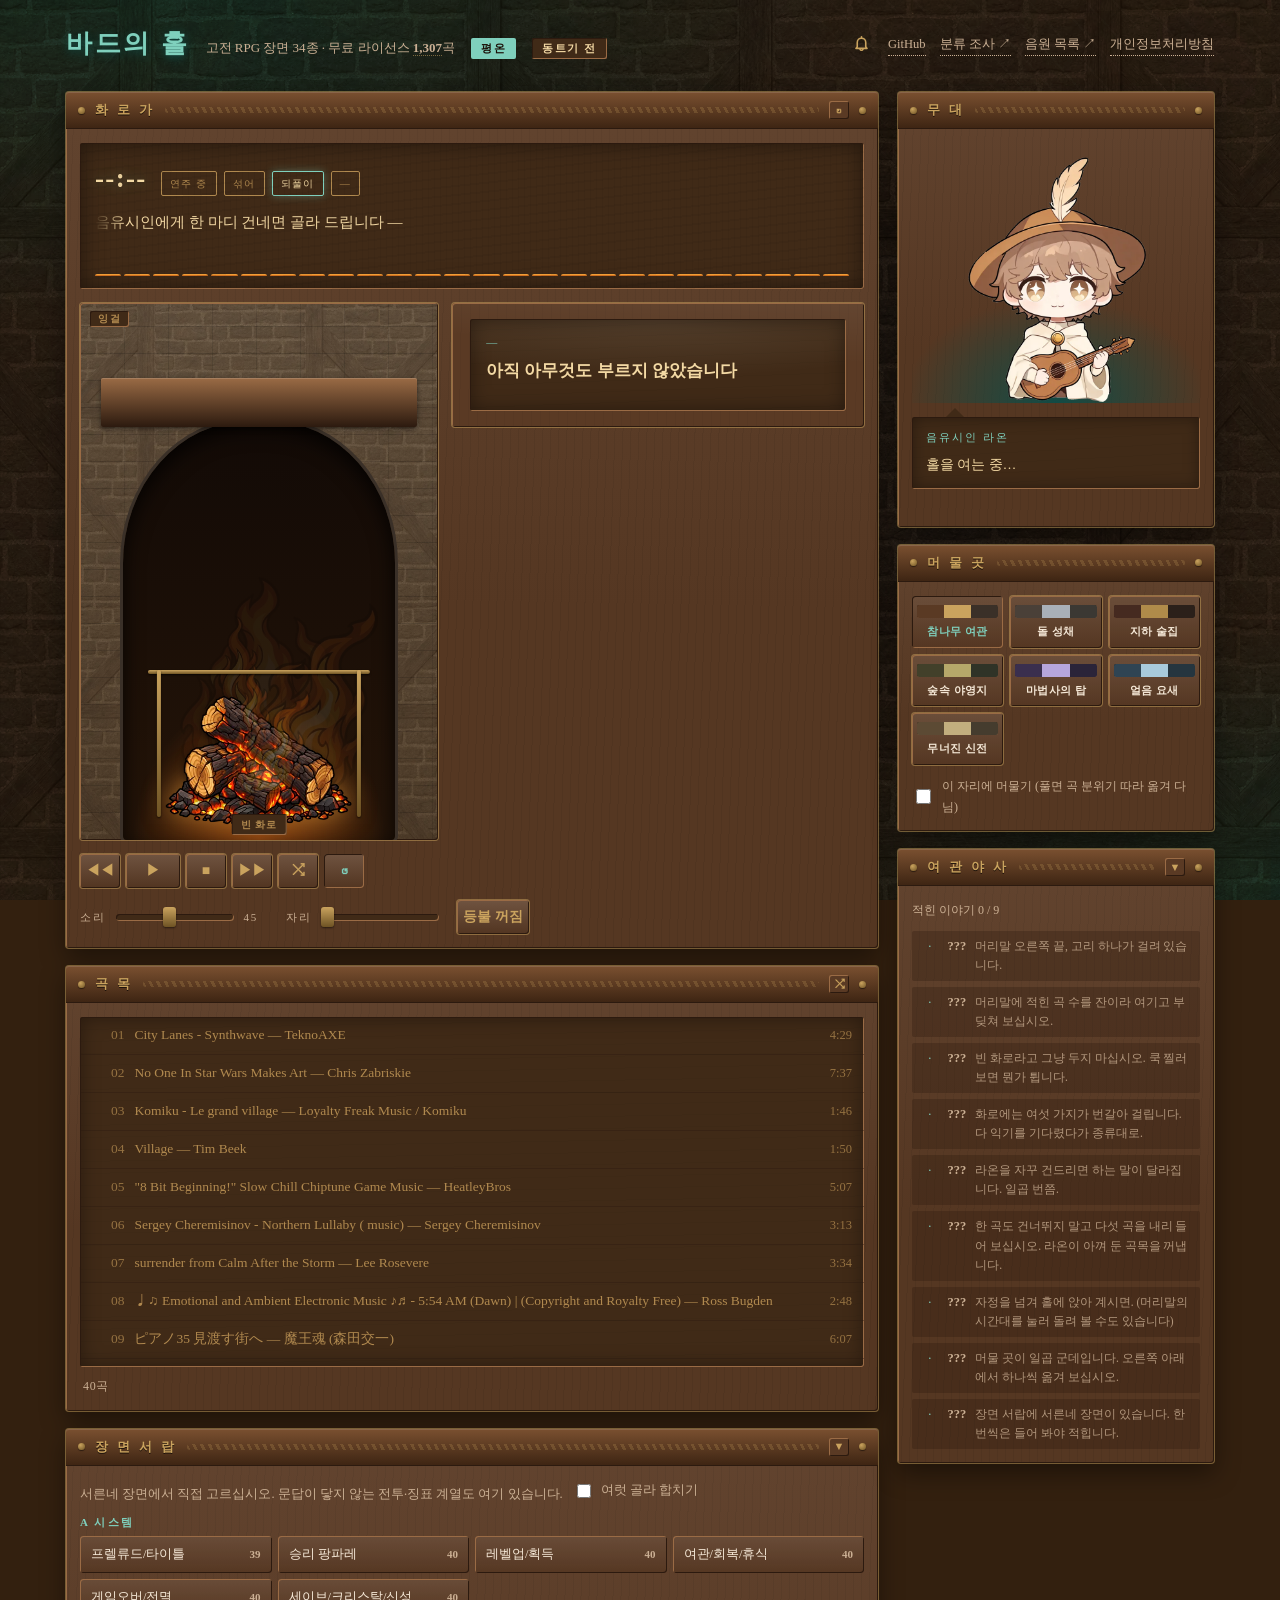
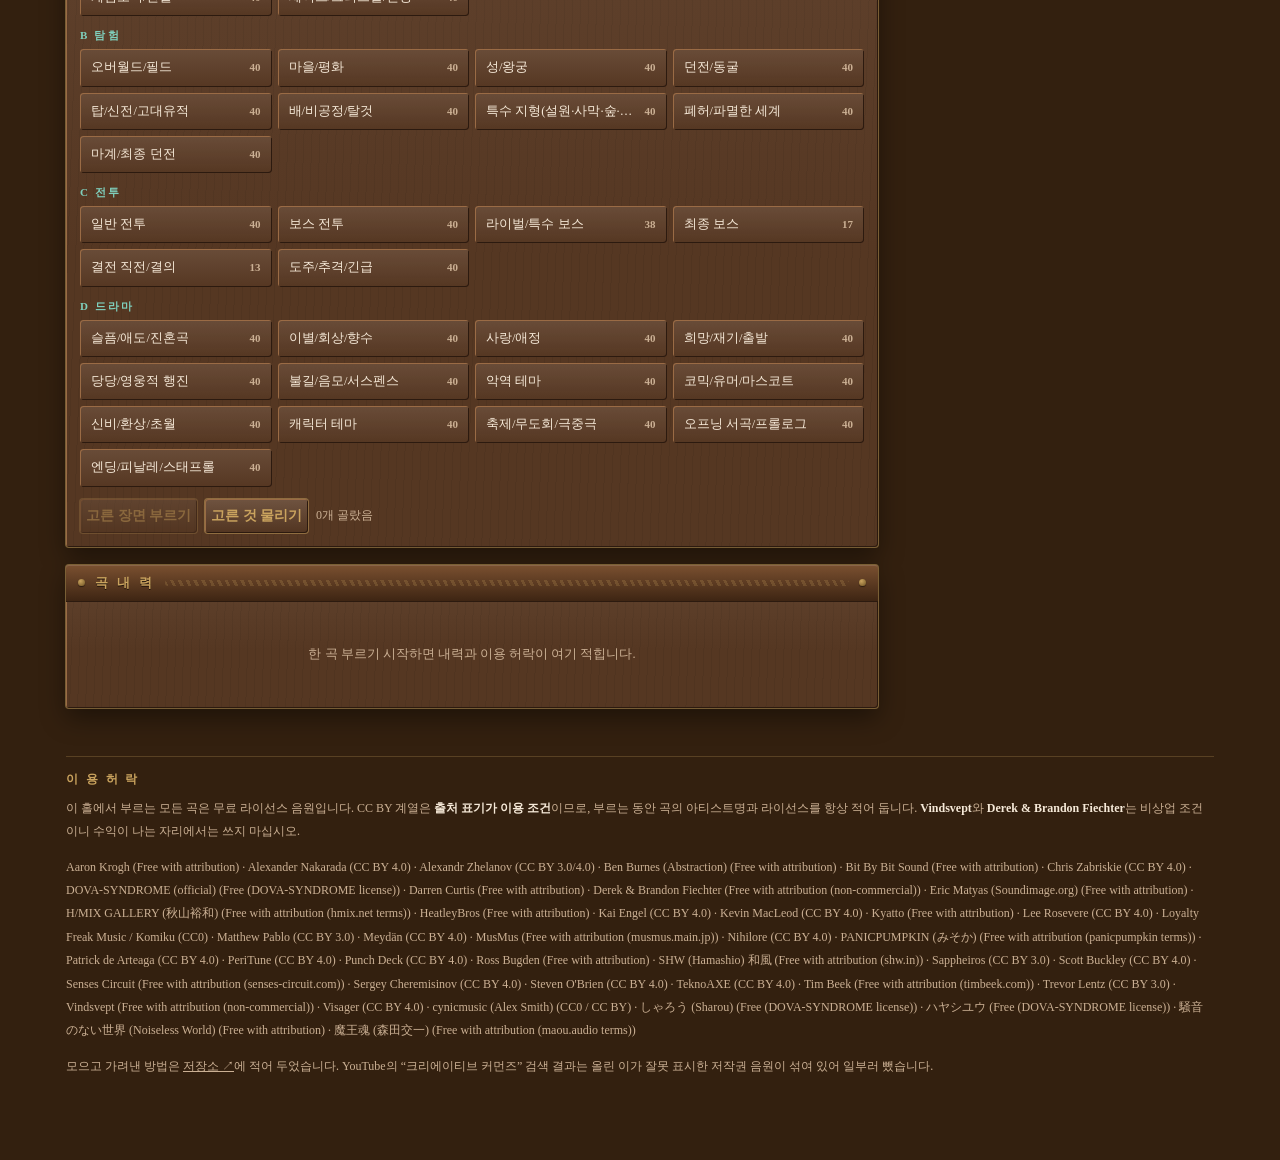
==== commit 38afe9be: "Rename the ledger, give every entry a nudge, retire the arcade code Four things, all about the hidde" ====
--- a/index.html
+++ b/index.html
@@ -215,8 +215,16 @@
     <section class="board" aria-label="음유시인">
       <div class="board-head"><span>무 대</span><span class="rope" aria-hidden="true"></span></div>
       <div class="board-body">
-        <div class="bard-stage" id="bard-stage" data-state="idle"
-             role="button" tabindex="0" aria-label="음유시인에게 말을 건다"></div>
+        <div class="bard-wrap">
+          <div class="bard-stage" id="bard-stage" data-state="idle"
+               role="button" tabindex="0" aria-label="음유시인에게 말을 건다"></div>
+          <!-- 류트 자리. 바드가 그림이 된 뒤로 눌러 볼 만한 요소가 따로 없어서,
+               그림에서 류트가 있는 칸에 투명한 단추를 얹는다. 무대의 innerHTML 은
+               상태가 바뀔 때마다 갈리므로 안에 두지 않고 형제로 둔다. -->
+          <button class="lute-spot" id="lute-spot" type="button"
+                  aria-label="라온의 류트를 퉁겨 곡을 청한다"
+                  title="류트를 퉁겨 본다 — 라온이 지금 시각에 어울리는 곡목을 짜 줍니다"></button>
+        </div>
         <div class="note" id="note">
           <span class="who" id="bard-name">음유시인</span>
           <span id="note-text">홀을 여는 중…</span>
@@ -237,9 +245,9 @@
       </div>
     </section>
 
-    <section class="board" aria-label="손님 명부">
-      <div class="board-head">
-        <span>손 님 명 부</span>
+    <section class="board" aria-label="여관 야사">
+      <div class="board-head">
+        <span>여 관 야 사</span>
         <span class="rope" aria-hidden="true"></span>
         <button class="board-btn" id="btn-ledger-toggle" aria-expanded="false"
                 aria-controls="secret-list" title="열기/닫기">▼</button>
--- a/assets/css/tavern.css
+++ b/assets/css/tavern.css
@@ -672,6 +672,30 @@
 /* ── 무대: 바드가 서는 자리 ─────────────────────────────────── */
 .stage-side { position: sticky; top: 22px; }
 
+/* 무대와 류트 자리를 함께 담는다 — 류트 단추가 그림 위에 얹히려면
+   기준이 될 상자가 필요한데, 무대 안쪽은 상태가 바뀔 때마다 갈린다. */
+.bard-wrap { position: relative; }
+
+/* 류트 자리 — 그림에서 류트가 차지하는 칸. 보이지는 않고 눌리기만 한다. */
+.lute-spot {
+  position: absolute;
+  left: 50%;
+  translate: -50% 0;
+  width: min(50%, 116px);
+  top: 63%;
+  bottom: 7%;
+  margin-left: 8px;       /* 류트가 라온의 오른쪽으로 살짝 치우쳐 있다 */
+  border: 0;
+  background: transparent;
+  padding: 0;
+  cursor: pointer;
+  border-radius: 40% 40% 46% 46%;
+  z-index: 2;
+}
+.lute-spot:hover { background: radial-gradient(60% 60% at 50% 50%,
+  color-mix(in srgb, var(--accent-glow) 22%, transparent), transparent 72%); }
+.lute-spot:focus-visible { outline: 2px solid var(--accent); outline-offset: 2px; }
+
 .bard-stage {
   position: relative;
   display: grid;
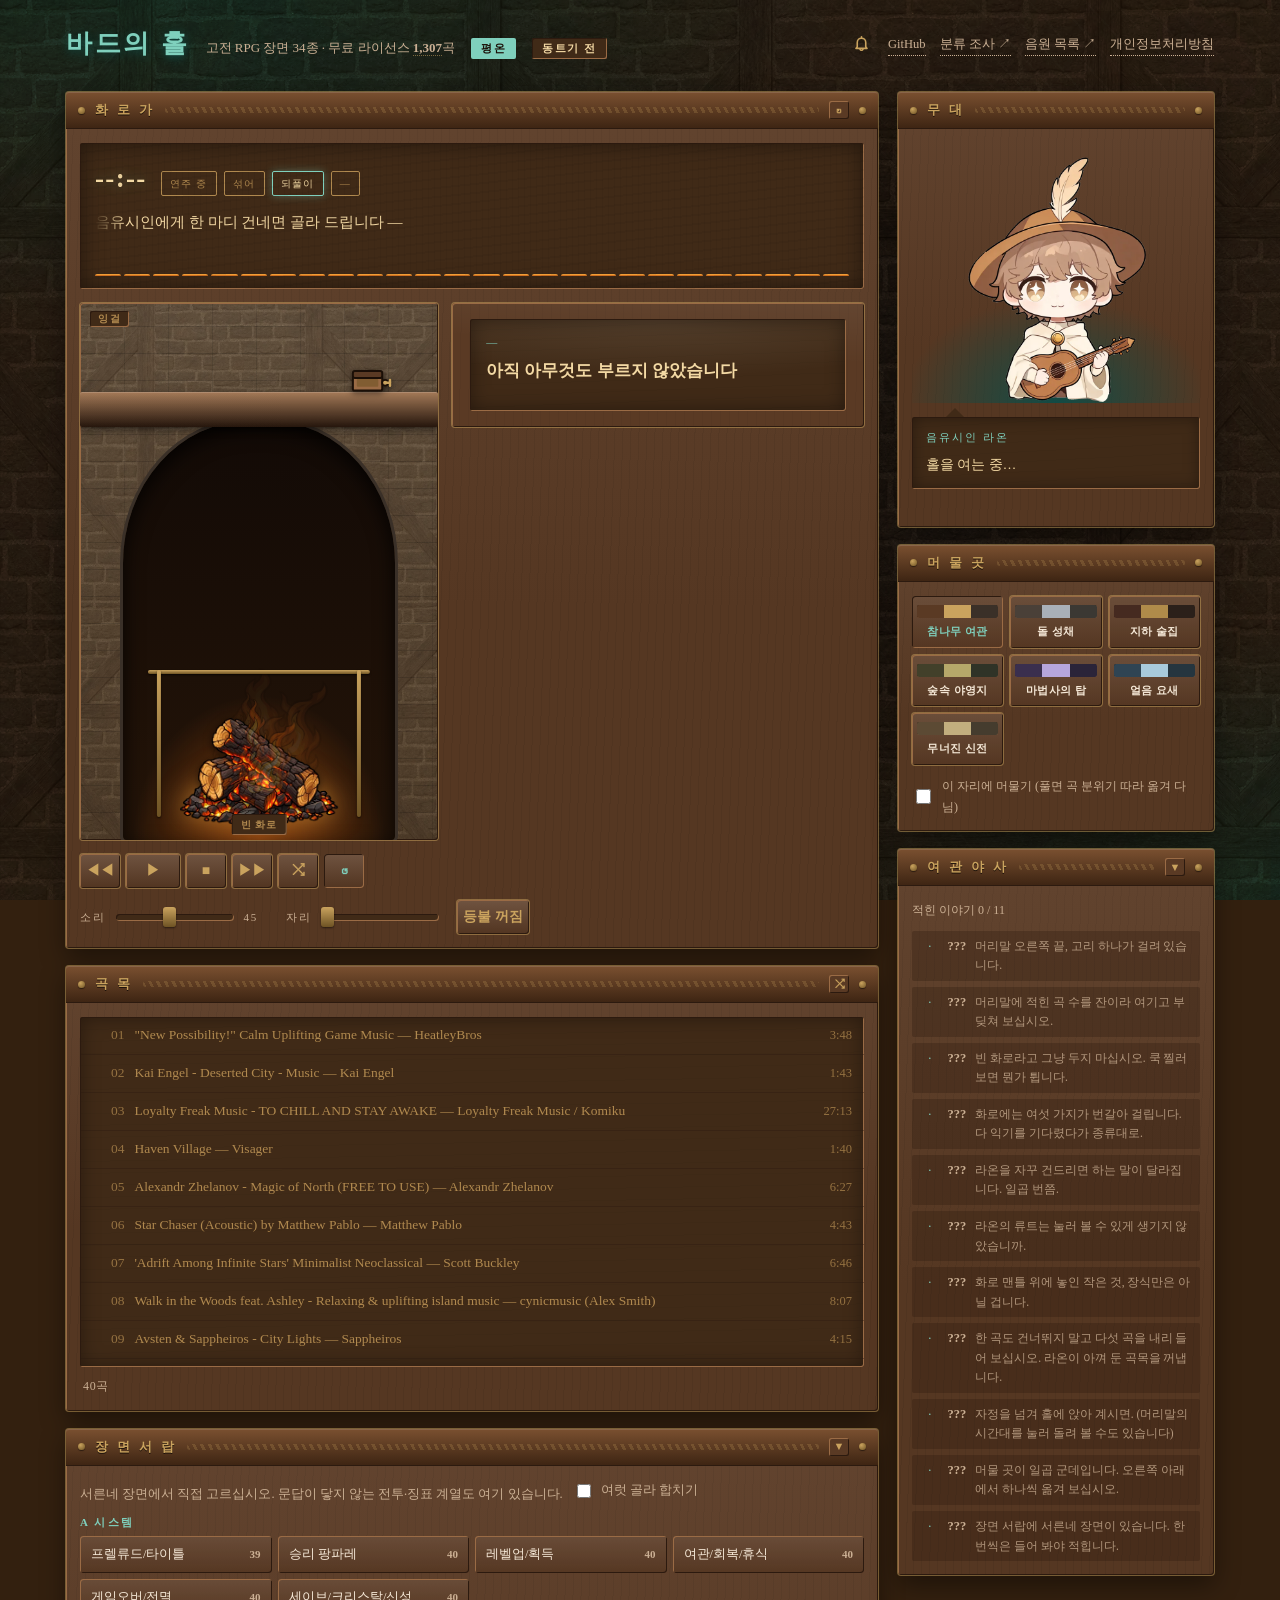
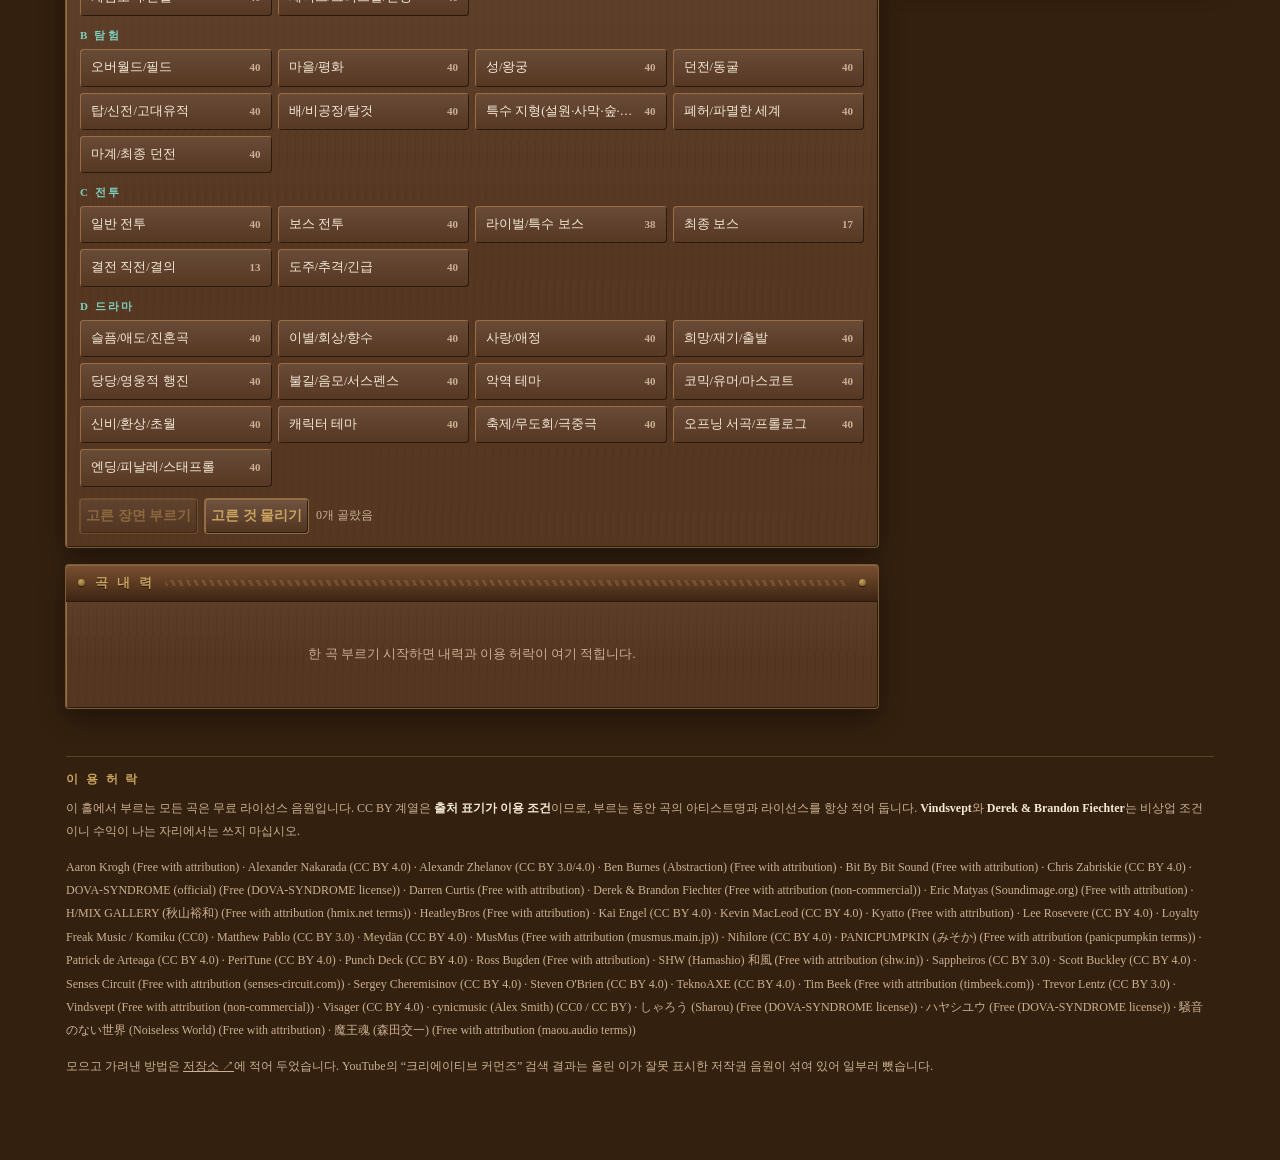
==== commit 9887b832: "Rest the spit rods on the bar, shrink the blaze, wind up a music box The dishes sat with their pictu" ====
--- a/index.html
+++ b/index.html
@@ -87,6 +87,22 @@
           <div class="hearth" id="hearth" role="button" tabindex="0"
                aria-label="화로. 눌러서 불씨를 튀겨 봅니다.">
             <span class="hearth-tag" id="hearth-tag">잉걸</span>
+            <!-- 맨틀 위의 태엽 오르골. 장식처럼 놓여 있지만 감아 볼 수 있다.
+                 색이 CSS 변수를 물고 있어 머무는 곳을 따라간다. -->
+            <button class="mantel-thing" id="mantel-thing" type="button"
+                    aria-label="맨틀 위의 태엽 오르골" title="맨틀 위의 작은 상자">
+              <svg viewBox="0 0 44 32" aria-hidden="true">
+                <rect x="4" y="12" width="30" height="16" rx="2"
+                      fill="var(--wood-light)" stroke="var(--ink)" stroke-width="2"/>
+                <rect x="4" y="8" width="30" height="7" rx="2"
+                      fill="var(--wood)" stroke="var(--ink)" stroke-width="2"/>
+                <rect x="8" y="16" width="22" height="8" rx="1"
+                      fill="var(--metal-dark)" opacity=".55"/>
+                <circle cx="37" cy="20" r="3" fill="var(--metal)" stroke="var(--ink)" stroke-width="1.8"/>
+                <path d="M37 20h5" stroke="var(--metal)" stroke-width="2.4" stroke-linecap="round"/>
+                <path d="M42 17v6" stroke="var(--metal)" stroke-width="2.4" stroke-linecap="round"/>
+              </svg>
+            </button>
             <!-- 불이 자리잡는 칸. 화로가 세로로 길어져도 이 칸의 비율은 고정이라
                  장작·걸이대·음식의 자리가 흐트러지지 않는다. 남는 높이는 위쪽
                  여유가 되어 불꽃이 아궁이 천장에 닿지 않는다. -->
--- a/assets/css/tavern.css
+++ b/assets/css/tavern.css
@@ -327,17 +327,49 @@
     linear-gradient(180deg, #120a06, #241408);
   box-shadow: inset 0 8px 20px rgba(0,0,0,.8), 0 0 0 3px var(--stone-dark);
 }
-/* 아궁이 위 상인방 */
+/* 아궁이 위 맨틀 — 벽면을 가로지르는 선반. 예전에는 아치와 사이가 떠서
+   허공에 매달린 널빤지처럼 보였다. 어귀 꼭대기(위에서 22%)에 살짝 겹치게
+   내려 걸치면 벽에 박아 넣은 선반으로 읽힌다. */
 .hearth::after {
   content: "";
   position: absolute;
-  left: 6%; right: 6%; top: 14%;
-  height: 9%;
+  left: 0; right: 0;
+  top: 16.5%;
+  height: 6.5%;
   border-radius: 2px;
-  background: linear-gradient(180deg, var(--wood-light), var(--wood-dark));
-  box-shadow: 0 2px 5px rgba(0,0,0,.5), inset 0 1px 0 rgba(255,255,255,.14);
+  background:
+    linear-gradient(180deg, rgba(255,255,255,.10), rgba(0,0,0,.14)),
+    linear-gradient(180deg, var(--wood-light), var(--wood-dark));
+  box-shadow: 0 3px 7px rgba(0,0,0,.55), inset 0 1px 0 rgba(255,255,255,.14);
 }
 .hearth:focus-visible { outline: 2px solid var(--accent); outline-offset: -2px; }
+
+/* 맨틀 위의 오르골 — 선반(top 16.5%) 위에 올라앉는다 */
+.mantel-thing {
+  position: absolute;
+  top: 16.5%;
+  right: 13%;
+  width: clamp(30px, 12%, 46px);
+  translate: 0 -92%;          /* 바닥만 선반에 걸치고 몸은 위로 */
+  padding: 0;
+  border: 0;
+  background: transparent;
+  cursor: pointer;
+  z-index: 2;
+  filter: drop-shadow(0 2px 3px rgba(0,0,0,.5));
+  transition: filter .2s;
+}
+.mantel-thing svg { display: block; width: 100%; height: auto; }
+.mantel-thing:hover { filter: drop-shadow(0 2px 3px rgba(0,0,0,.5))
+  drop-shadow(0 0 7px color-mix(in srgb, var(--accent-glow) 55%, transparent)); }
+.mantel-thing:focus-visible { outline: 2px solid var(--accent); outline-offset: 2px; }
+/* 감을 때 태엽이 도는 느낌으로 까딱 */
+.mantel-thing.wound { animation: windUp .5s var(--ease); }
+@keyframes windUp {
+  0%, 100% { rotate: 0deg; }
+  30%      { rotate: -6deg; }
+  65%      { rotate: 4deg; }
+}
 
 /* 장작 */
 /* 장작·잉걸·불꽃은 그림이다 (assets/art/hearth-*.webp).
@@ -355,7 +387,7 @@
   bottom: 4%;
   left: 50%;
   translate: -50% 0;
-  width: 52%;
+  width: 44%;
   z-index: 1;
   pointer-events: none;
   filter: drop-shadow(0 0 13px color-mix(in srgb, var(--flame) 50%, transparent));
@@ -369,7 +401,7 @@
   bottom: 7%;
   left: 50%;
   translate: -50% 0;
-  width: 42%;
+  width: 34%;
   z-index: 3;
   filter: drop-shadow(0 2px 4px rgba(0,0,0,.6));
   pointer-events: none;
@@ -381,8 +413,8 @@
   bottom: 12%;
   left: 50%;
   translate: -50% 0;
-  width: 54%;
-  height: 56%;
+  width: 46%;
+  height: 44%;
   opacity: .2;
   pointer-events: none;
   transition: opacity 1.1s var(--ease);
@@ -397,11 +429,13 @@
   transform-origin: 50% 100%;
 }
 /* 뒤에서 앞으로. 뒤는 크고 어둡고 느리게, 앞은 작고 밝고 빠르게 — 깊이가 생긴다. */
-.fire .f1 { height: 100%; opacity: .5; translate: -50% 0; filter: saturate(.7) brightness(.72); }
-.fire .f2 { height: 82%;  opacity: .6; translate: -86% 0; filter: saturate(.85) brightness(.85); }
-.fire .f3 { height: 88%;  opacity: .6; translate: -14% 0; filter: saturate(.85) brightness(.85); }
-.fire .f4 { height: 60%;  opacity: .9; translate: -64% 0; }
-.fire .f5 { height: 48%;  opacity: 1;  translate: -32% 0; }
+/* 뒷불은 장작 뒤에서 은은히 받치는 몫이다. 너무 키우면 배경이 아니라
+   주인공이 되어 화로 전체가 불기둥처럼 보인다. */
+.fire .f1 { height: 74%; opacity: .42; translate: -50% 0; filter: saturate(.65) brightness(.66); }
+.fire .f2 { height: 60%; opacity: .5;  translate: -84% 0; filter: saturate(.8) brightness(.8); }
+.fire .f3 { height: 66%; opacity: .5;  translate: -16% 0; filter: saturate(.8) brightness(.8); }
+.fire .f4 { height: 56%;  opacity: .9; translate: -64% 0; }
+.fire .f5 { height: 44%;  opacity: 1;  translate: -32% 0; }
 
 .hearth.burning .fire { opacity: 1; }
 .hearth.burning .fire .f1 { animation: flickerA 2.3s ease-in-out infinite; }
@@ -1099,9 +1133,6 @@
   width: 62%;
   height: 30%;
   z-index: 6;
-  display: flex;
-  align-items: flex-end;       /* 가로대 위에 올라앉는다 */
-  justify-content: center;
   pointer-events: none;
 }
 /* 감자와 옥수수는 걸이대가 아니라 잉걸 위에 놓인다 (제 그림에 잿더미가 딸려 있다) */
@@ -1112,22 +1143,34 @@
 .roast[data-seat="hang"] {
   bottom: auto;
   top: calc(100% - var(--spit-y));
-  align-items: flex-start;
-}
-
+}
+.roast[data-seat="hang"] .dish { bottom: auto; top: 0; }
+
+/* 그림을 상자 바닥(=가로대)에 못 박되, 봉이 있는 것은 봉이 가로대에
+   걸리도록 제 키의 --rod-drop 만큼 아래로 내린다. 그림 바닥을 가로대에
+   앉히면 꼬치봉이 허공에 뜬다 — 봉으로 거는 물건은 봉이 기준이다.
+   (translate 의 Y%% 는 제 높이 기준이라 그림 크기가 변해도 따라온다.)
+   absolute + bottom:0 를 쓰는 이유: flex 정렬은 그림 크기가 잡히기 전의
+   계산에 기대서 휴대폰에서 떠 보인 적이 있다. */
 .roast .dish {
+  position: absolute;
+  bottom: 0;
+  left: 50%;
+  translate: -50% var(--rod-drop, 0%);
   width: var(--dish-w, 60%);
   height: auto;
   object-fit: contain;
-  transform-origin: 50% 0%;
+  transform-origin: 50% calc(100% - var(--rod-drop, 0%));   /* 봉을 축으로 흔들린다 */
   animation: dishHang 4.2s ease-in-out infinite;
 }
 /* 크기는 서로에 대해 정한다. 상자에 맞춰 늘리면 마시멜로가 통돼지만 해진다 —
    가로대 너비를 100 으로 두고 각자 제 몫만큼만 차지하게 한다. */
-.roast[data-dish="pig"]         { --dish-w: 100%; }
-.roast[data-dish="skewer"]      { --dish-w: 84%; }
-.roast[data-dish="fish"]        { --dish-w: 64%; }
-.roast[data-dish="marshmallow"] { --dish-w: 56%; }
+/* --rod-drop 은 그림에서 봉 아래에 남는 부분의 비율 (tools/make_hearth_art.mjs
+   를 돌린 뒤 알파가 전폭에 걸치는 행을 재면 나온다) */
+.roast[data-dish="pig"]         { --dish-w: 100%; --rod-drop: 50%; }
+.roast[data-dish="skewer"]      { --dish-w: 84%;  --rod-drop: 50%; }
+.roast[data-dish="fish"]        { --dish-w: 64%;  --rod-drop: 44%; }
+.roast[data-dish="marshmallow"] { --dish-w: 56%;  --rod-drop: 48%; }
 .roast[data-dish="corn"]        { --dish-w: 46%; }
 .roast[data-dish="cauldron"]    { --dish-w: 30%; }
 /* 잿더미에 놓인 것은 흔들리지 않는다 */
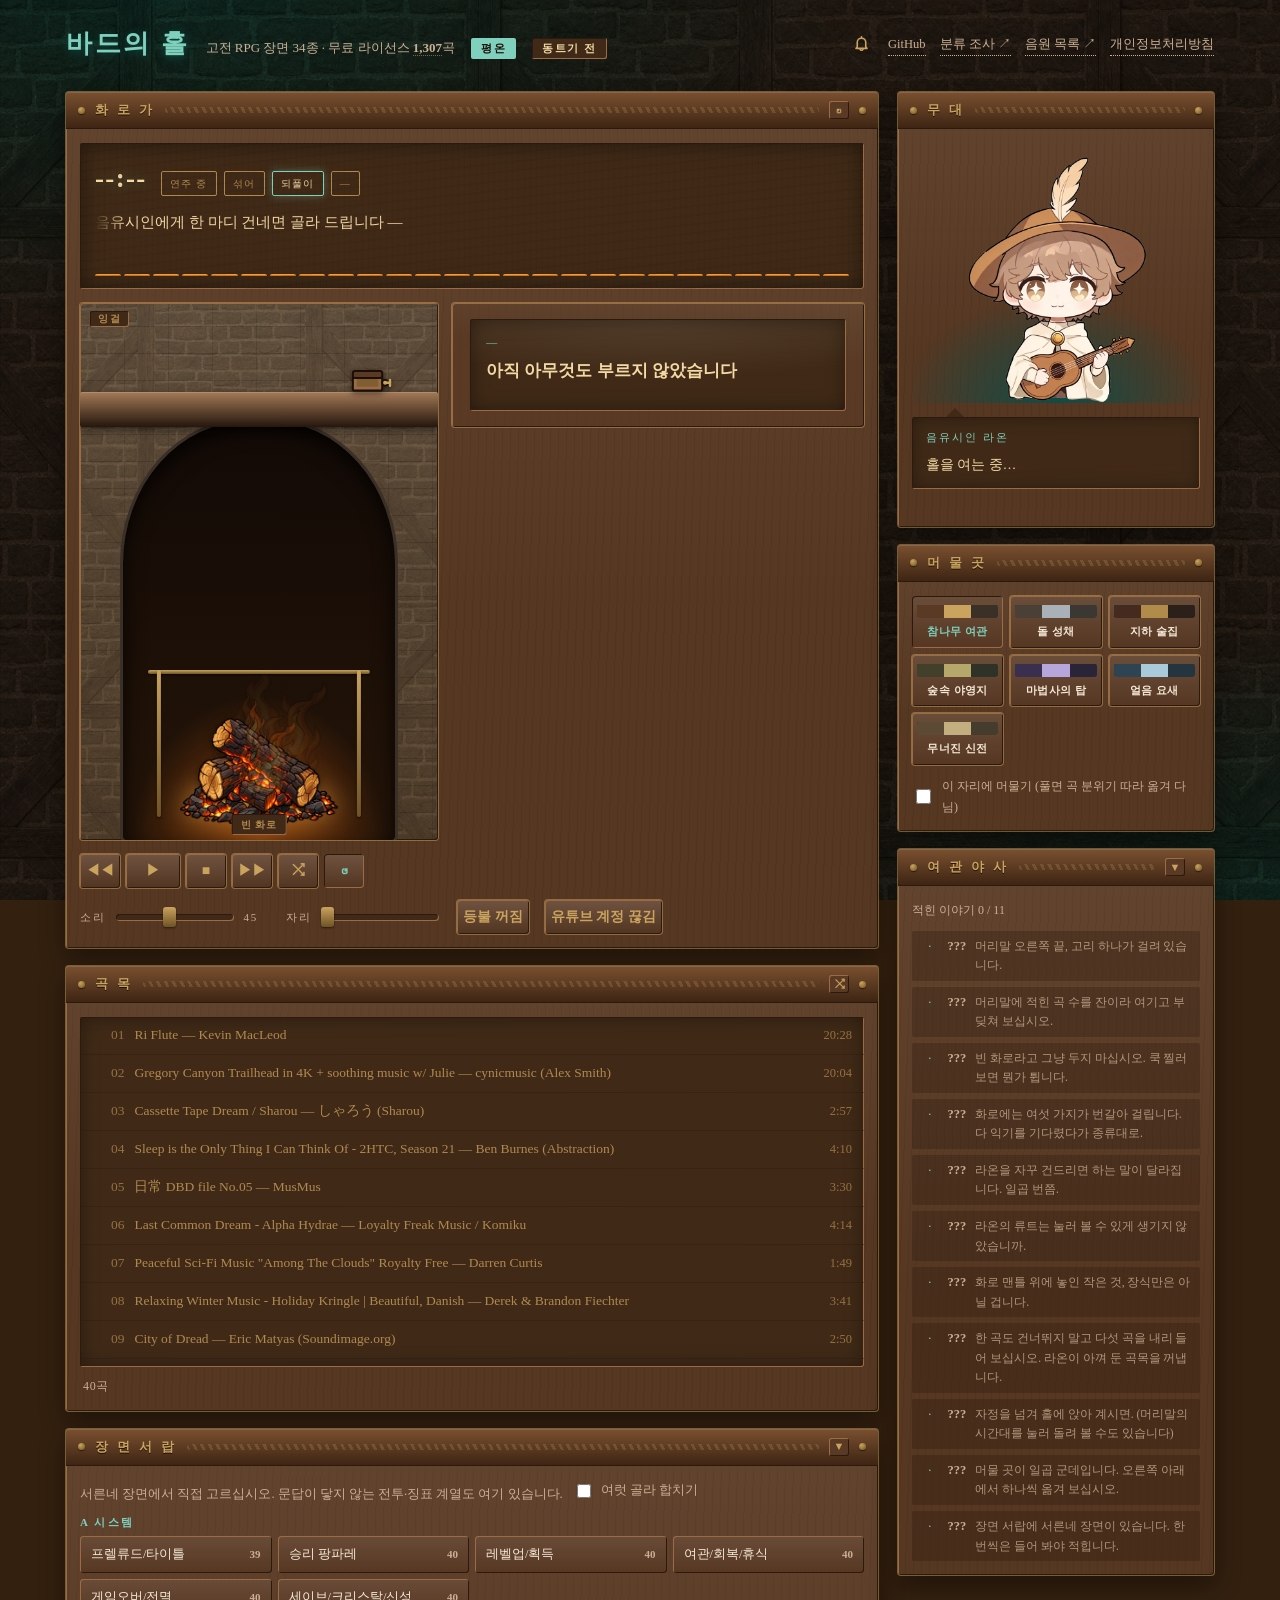
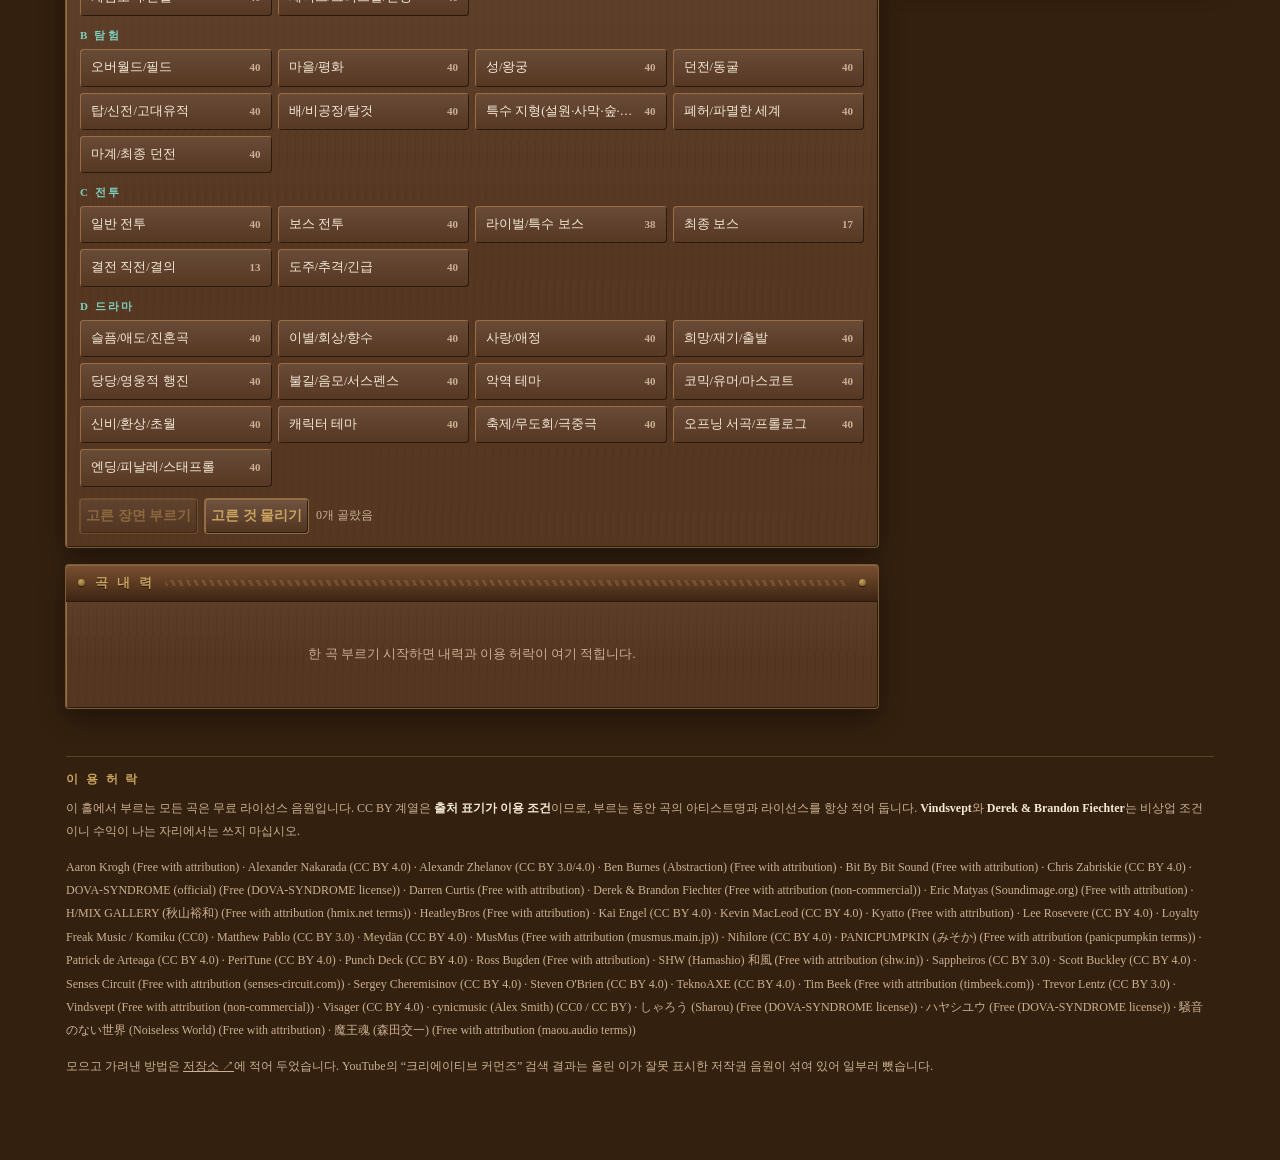
==== commit c19fb9a2: "Let Premium users connect their account, and answer food taps at the hearth Ads were playing for You" ====
--- a/index.html
+++ b/index.html
@@ -127,6 +127,9 @@
             <div class="spit" aria-hidden="true"><i class="bar"></i><i class="leg l"></i><i class="leg r"></i></div>
             <div class="roast" id="roast"></div>
             </div><!-- /firebox -->
+            <!-- 화로 그 자리에서 뜨는 한마디. 휴대폰에서는 라온의 말칸이 화면
+                 밖에 있어서, 먹었는지 덜 익었는지를 여기서 바로 알려 준다. -->
+            <span class="hearth-say" id="hearth-say" role="status" aria-live="polite"></span>
             <span class="hearth-dish" id="hearth-dish">빈 화로</span>
           </div>
 
@@ -163,12 +166,18 @@
                   title="부르는 동안 화면이 꺼지지 않게 합니다. 휴대폰에서 화면이 꺼지면 소리가 멎기 때문입니다.">
             등불 <span id="wake-state">꺼짐</span>
           </button>
+          <button class="tbtn" id="btn-ytaccount" type="button" aria-pressed="false"
+                  title="유튜브 로그인을 임베드에 연결합니다. 프리미엄 계정이면 광고가 빠집니다. 켜면 시청 기록이 내 유튜브 계정에 남습니다.">
+            유튜브 계정 <span id="ytacct-state">끊김</span>
+          </button>
         </div>
 
         <p class="mobile-note" id="mobile-note" hidden>
-          휴대폰에서는 <strong>다른 앱으로 넘어가면 노래가 멎습니다.</strong>
-          YouTube가 백그라운드 재생을 Premium 기능으로 막아 둔 탓이라 우회할 수 없습니다.
-          화면이 꺼져서 멎는 것만은 위의 <strong>등불</strong>로 막을 수 있습니다.
+          휴대폰에서는 <strong>다른 앱으로 넘어가면 노래가 멎을 수 있습니다.</strong>
+          YouTube가 백그라운드 재생을 Premium 기능으로 묶어 둔 탓입니다.
+          Premium 계정이라면 위의 <strong>유튜브 계정</strong>을 연결해 보세요 —
+          광고가 빠지고, 브라우저에 따라 백그라운드 재생이 되기도 합니다.
+          화면이 꺼져서 멎는 것은 <strong>등불</strong>로 막을 수 있습니다.
           <a href="https://github.com/progh2/rpg-bgm-dj/blob/main/SECURITY.md" target="_blank" rel="noopener">자세히 ↗</a>
         </p>
 
--- a/assets/css/tavern.css
+++ b/assets/css/tavern.css
@@ -1236,6 +1236,30 @@
   100%      { transform: translateY(0)   rotate(0deg); }
 }
 
+/* 화로 그 자리에서 뜨는 한마디 — 팻말 위에 잠깐 떠올랐다 사라진다 */
+.hearth-say {
+  position: absolute;
+  left: 50%;
+  bottom: 13%;
+  translate: -50% 6px;
+  max-width: 86%;
+  padding: 5px 11px;
+  font-family: var(--font-display);
+  font-size: 12px;
+  line-height: 1.5;
+  text-align: center;
+  color: var(--sign-ink);
+  background: color-mix(in srgb, var(--sign-bg) 88%, #000 12%);
+  border: 1px solid color-mix(in srgb, var(--metal) 45%, transparent);
+  border-radius: 3px;
+  box-shadow: 0 3px 9px rgba(0,0,0,.5);
+  opacity: 0;
+  pointer-events: none;
+  z-index: 7;
+  transition: opacity .25s var(--ease), translate .25s var(--ease);
+}
+.hearth-say.show { opacity: 1; translate: -50% 0; }
+
 /* 화로 밑 안내 */
 .hearth-dish {
   position: absolute;
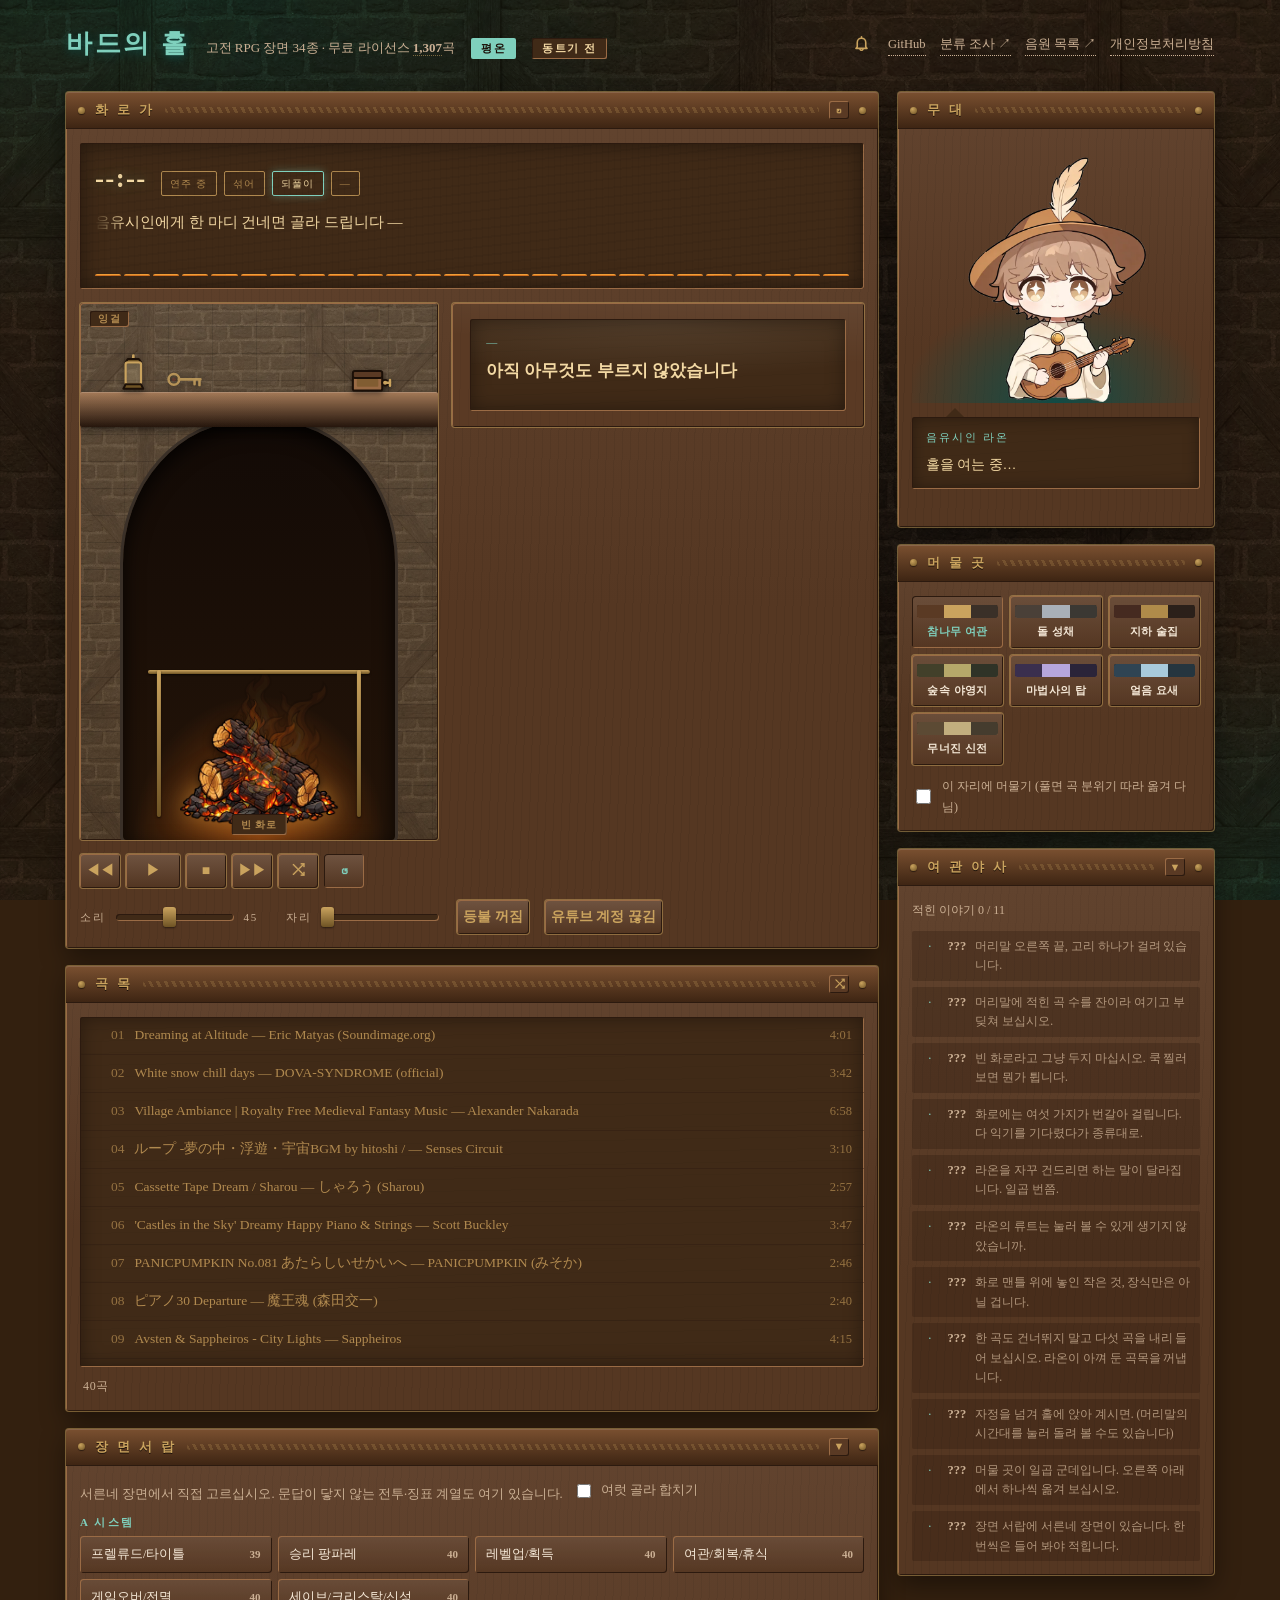
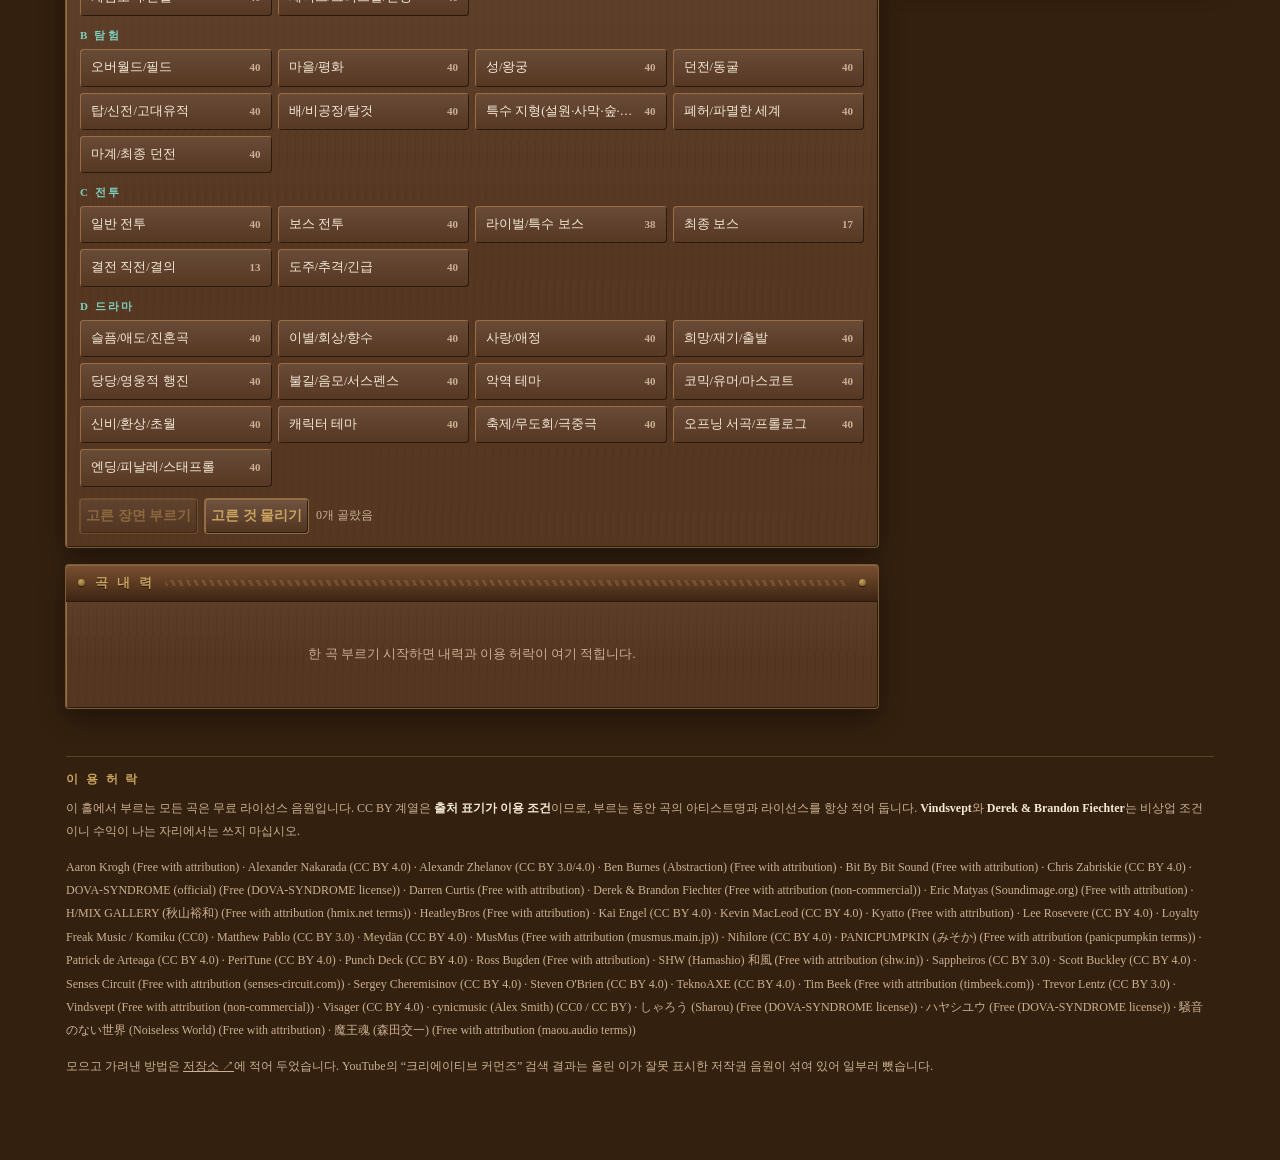
==== commit c4931e8b: "Put the lantern and the key on the mantel, stop the drawer overflowing The wake lock and the account" ====
--- a/index.html
+++ b/index.html
@@ -89,6 +89,30 @@
             <span class="hearth-tag" id="hearth-tag">잉걸</span>
             <!-- 맨틀 위의 태엽 오르골. 장식처럼 놓여 있지만 감아 볼 수 있다.
                  색이 CSS 변수를 물고 있어 머무는 곳을 따라간다. -->
+            <!-- 등불 — 화면 켜두기의 상태이자 스위치. 아래 등불 단추와 같은 일을 한다. -->
+            <button class="mantel-thing mantel-lantern" id="mantel-lantern" type="button"
+                    aria-pressed="false" aria-label="맨틀 위의 등불 — 화면 켜두기"
+                    title="등불 — 켜 두면 부르는 동안 화면이 꺼지지 않습니다">
+              <svg viewBox="0 0 26 38" aria-hidden="true">
+                <path d="M13 2v4" stroke="var(--metal)" stroke-width="2.4" stroke-linecap="round"/>
+                <path d="M6 8h14l-2 -3H8z" fill="var(--metal-dark)" stroke="var(--ink)" stroke-width="1.8" stroke-linejoin="round"/>
+                <rect x="6" y="8" width="14" height="20" rx="2"
+                      fill="color-mix(in srgb, var(--sign-ink) 26%, transparent)"
+                      stroke="var(--metal)" stroke-width="2"/>
+                <path class="lamp-flame" d="M13 24c3-3 2.2-6-.1-8-2.2 2-3 5 .1 8z" fill="var(--flame)"/>
+                <path d="M6 28h14l2 4H4z" fill="var(--metal-dark)" stroke="var(--ink)" stroke-width="1.8" stroke-linejoin="round"/>
+              </svg>
+            </button>
+            <!-- 놋쇠 열쇠 — 유튜브 계정 연결의 상태이자 스위치. 꽂혀 있으면 연결. -->
+            <button class="mantel-thing mantel-key" id="mantel-key" type="button"
+                    aria-pressed="false" aria-label="맨틀 위의 열쇠 — 유튜브 계정 연결"
+                    title="놋쇠 열쇠 — 유튜브 계정 연결. 프리미엄이면 광고가 빠집니다">
+              <svg viewBox="0 0 40 16" aria-hidden="true">
+                <circle cx="8" cy="8" r="5.4" fill="none" stroke="var(--metal)" stroke-width="2.6"/>
+                <circle class="key-gem" cx="8" cy="8" r="2" fill="#e33"/>
+                <path d="M13 8h22M29 8v5M34 8v6" stroke="var(--metal)" stroke-width="2.6" stroke-linecap="round"/>
+              </svg>
+            </button>
             <button class="mantel-thing" id="mantel-thing" type="button"
                     aria-label="맨틀 위의 태엽 오르골" title="맨틀 위의 작은 상자">
               <svg viewBox="0 0 44 32" aria-hidden="true">
@@ -176,7 +200,8 @@
           휴대폰에서는 <strong>다른 앱으로 넘어가면 노래가 멎을 수 있습니다.</strong>
           YouTube가 백그라운드 재생을 Premium 기능으로 묶어 둔 탓입니다.
           Premium 계정이라면 위의 <strong>유튜브 계정</strong>을 연결해 보세요 —
-          광고가 빠지고, 브라우저에 따라 백그라운드 재생이 되기도 합니다.
+          광고가 빠지고, 삼성 인터넷에서는 백그라운드 재생도 됩니다
+          (멎으면 알림의 작은 재생 단추를 한 번 눌러 주세요).
           화면이 꺼져서 멎는 것은 <strong>등불</strong>로 막을 수 있습니다.
           <a href="https://github.com/progh2/rpg-bgm-dj/blob/main/SECURITY.md" target="_blank" rel="noopener">자세히 ↗</a>
         </p>
--- a/assets/css/tavern.css
+++ b/assets/css/tavern.css
@@ -360,6 +360,25 @@
   transition: filter .2s;
 }
 .mantel-thing svg { display: block; width: 100%; height: auto; }
+
+/* 등불 — 왼쪽. 켜지면 불꽃이 살고 유리가 물든다. */
+.mantel-lantern { left: 11%; right: auto; width: clamp(20px, 8%, 30px); }
+.mantel-lantern .lamp-flame { opacity: 0; transition: opacity .3s var(--ease); }
+.mantel-lantern[aria-pressed="true"] .lamp-flame { opacity: 1; }
+.mantel-lantern[aria-pressed="true"] {
+  filter: drop-shadow(0 2px 3px rgba(0,0,0,.5))
+          drop-shadow(0 0 8px color-mix(in srgb, var(--flame) 65%, transparent));
+}
+
+/* 놋쇠 열쇠 — 등불 옆. 꽂혀 있으면(연결) 홈의 붉은 보석이 빛난다. */
+.mantel-key { left: 24%; right: auto; width: clamp(26px, 11%, 42px); translate: 0 -130%; }
+.mantel-key .key-gem { opacity: .18; transition: opacity .3s var(--ease); }
+.mantel-key[aria-pressed="true"] .key-gem { opacity: 1; }
+.mantel-key[aria-pressed="true"] {
+  filter: drop-shadow(0 2px 3px rgba(0,0,0,.5))
+          drop-shadow(0 0 7px rgba(238, 51, 51, .5));
+}
+.mantel-key[aria-pressed="false"] { opacity: .82; }
 .mantel-thing:hover { filter: drop-shadow(0 2px 3px rgba(0,0,0,.5))
   drop-shadow(0 0 7px color-mix(in srgb, var(--accent-glow) 55%, transparent)); }
 .mantel-thing:focus-visible { outline: 2px solid var(--accent); outline-offset: 2px; }
@@ -915,6 +934,8 @@
   color: var(--accent);
 }
 .scene-grid { display: grid; grid-template-columns: repeat(auto-fill, minmax(174px, 1fr)); gap: 6px; }
+/* 긴 장면 이름이 열을 밀어내지 않게 — 그리드 항목의 자동 최소 너비를 죽인다 */
+.scene-grid > * { min-width: 0; }
 .scene-btn {
   display: flex; align-items: baseline; gap: 8px;
   width: 100%; text-align: left;
@@ -930,7 +951,7 @@
 .scene-btn:focus-visible { outline: 2px solid var(--accent); outline-offset: 2px; }
 .scene-btn[aria-pressed="true"] { box-shadow: var(--edge-in); color: var(--accent); }
 .scene-btn[aria-pressed="true"]::before { content: "✓ "; }
-.scene-btn .nm { flex: 1; overflow: hidden; text-overflow: ellipsis; white-space: nowrap; }
+.scene-btn .nm { flex: 1; min-width: 0; overflow: hidden; text-overflow: ellipsis; white-space: nowrap; }
 .scene-btn .ct { flex: none; font: 700 11px/1 var(--font-display); color: var(--text-dim); }
 .scene-btn.is-current { outline: 2px solid var(--accent); outline-offset: -2px; }
 
@@ -1059,7 +1080,8 @@
   .site-head h1 { font-size: 21px; }
   .site-head .links { margin-left: 0; width: 100%; }
   .songlist { max-height: 280px; }
-  .scene-grid { grid-template-columns: 1fr 1fr; }
+  /* minmax(0,…) — 1fr 만 쓰면 최소가 auto 라 긴 이름이 판을 뚫고 나간다 */
+  .scene-grid { grid-template-columns: minmax(0, 1fr) minmax(0, 1fr); }
 }
 
 /* ── 모션 최소화 ────────────────────────────────────────────── */
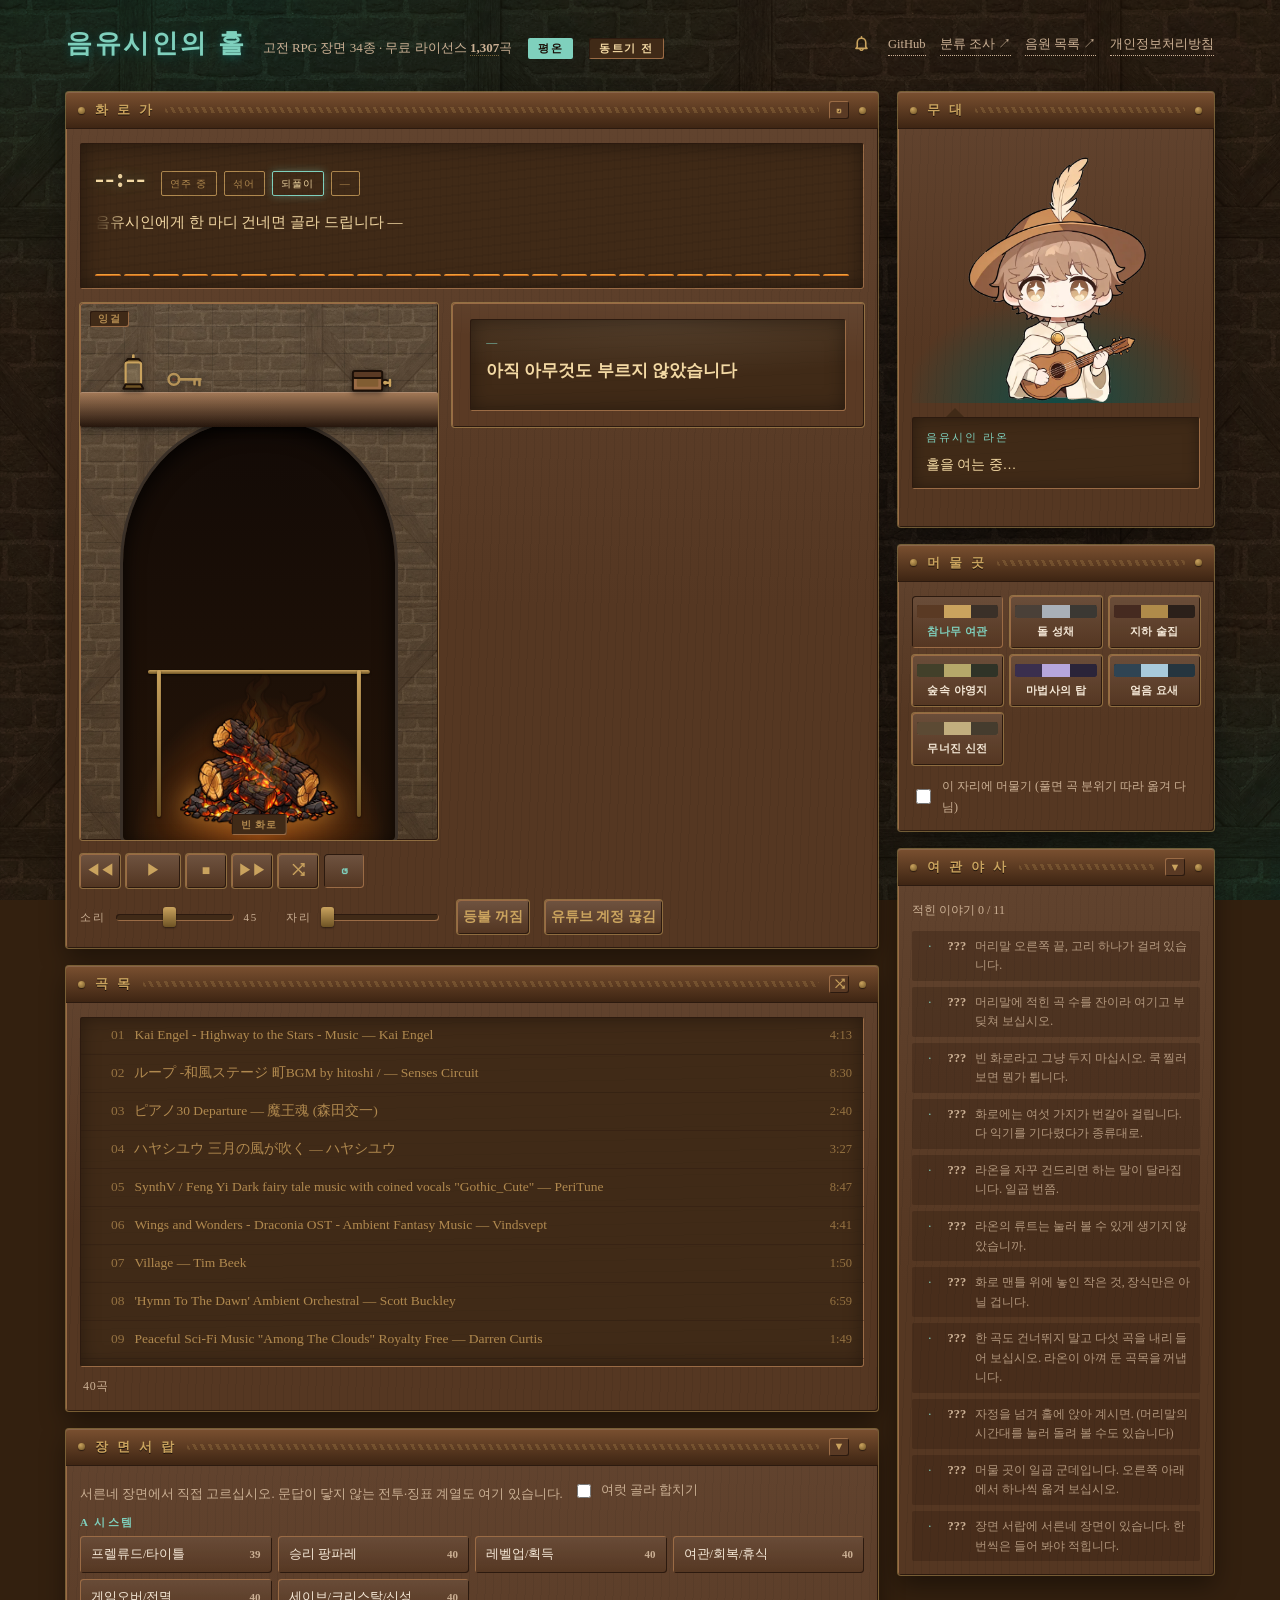
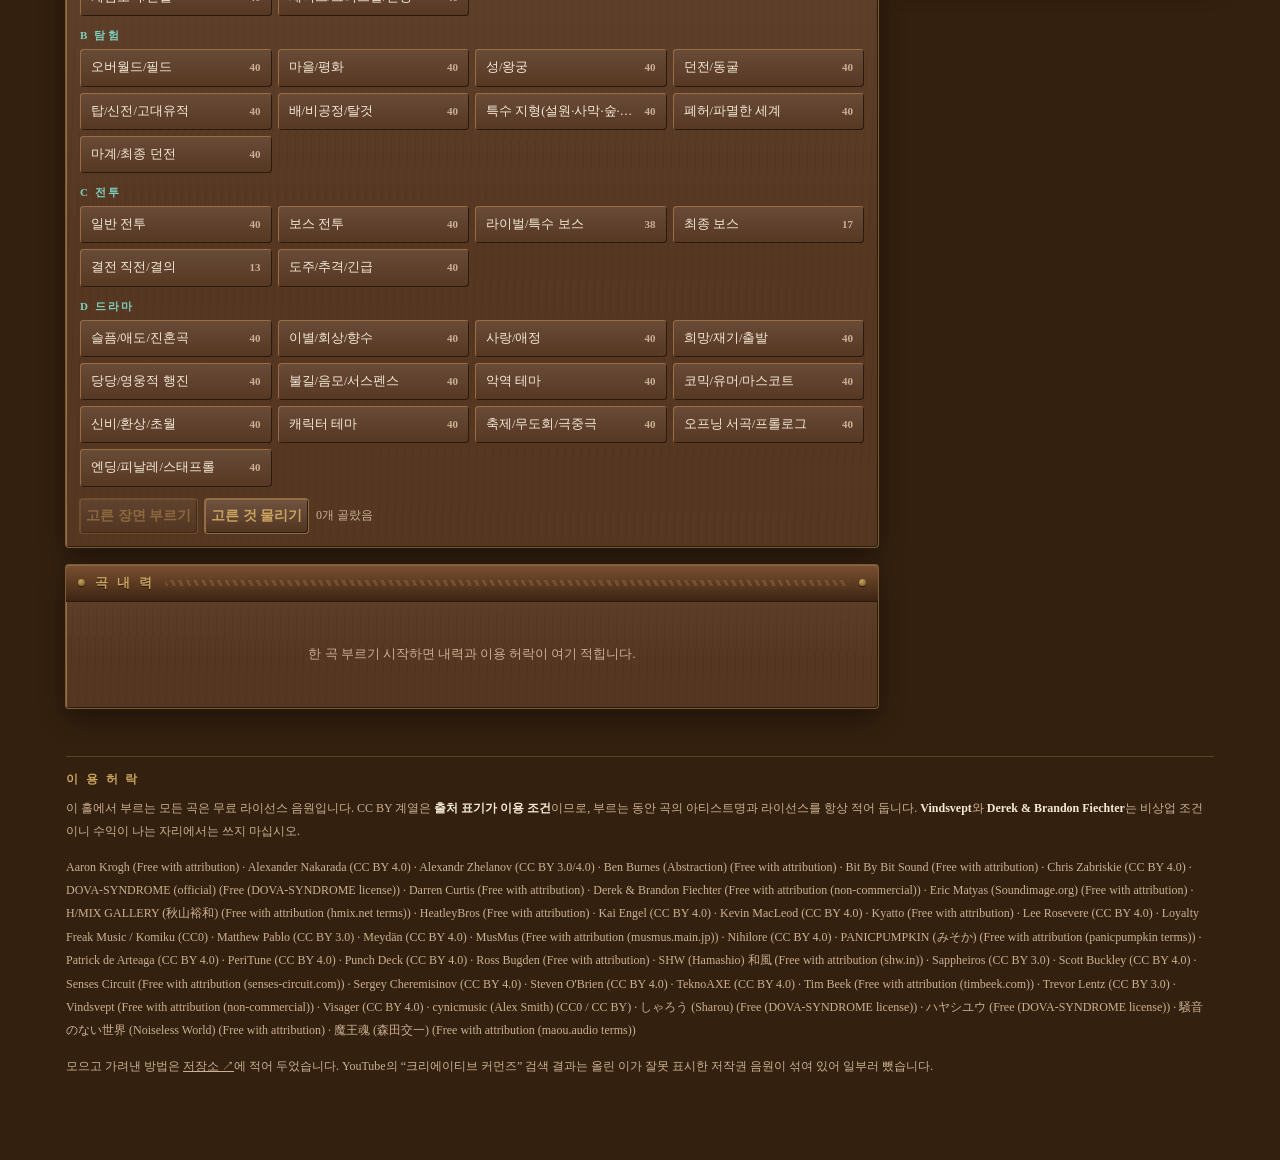
==== commit b9df2f36: "Rename the hall for its minstrel, and bring the papers up to date 바드의 홀 becomes 음유시인의 홀 — the bard a" ====
--- a/index.html
+++ b/index.html
@@ -3,9 +3,9 @@
 <head>
 <meta charset="utf-8">
 <meta name="viewport" content="width=device-width, initial-scale=1">
-<title>바드의 홀 — 작업용 RPG BGM 재생기</title>
+<title>음유시인의 홀 — 작업용 RPG BGM 재생기</title>
 <meta name="description" content="옛날 콘솔 RPG의 장면 분류 34종을 기반으로, 저작권 문제 없는 무료 라이선스 BGM을 골라 틀어주는 작업용 재생기. 여관에 자리 잡은 음유시인이 몇 마디 묻고 그 자리에서 곡목을 짜 줍니다.">
-<meta property="og:title" content="바드의 홀">
+<meta property="og:title" content="음유시인의 홀">
 <meta property="og:description" content="여관에 앉은 음유시인이 골라주는 작업용 RPG BGM. 머물 곳 7군데, 장면 34종.">
 <meta property="og:type" content="website">
 <meta property="og:url" content="https://progh2.github.io/rpg-bgm-dj/">
@@ -45,7 +45,7 @@
 <div class="stage">
 
   <header class="site-head">
-    <h1>바드의 홀</h1>
+    <h1>음유시인의 홀</h1>
     <span class="tag">고전 RPG 장면 34종 · 무료 라이선스 <strong id="stat-count">—</strong>곡</span>
     <span class="mood-chip" id="mood-chip">평온</span>
     <button class="phase-chip" id="phase-chip" title="지금 홀의 시각. 눌러서 바꿔 볼 수 있습니다.">—</button>
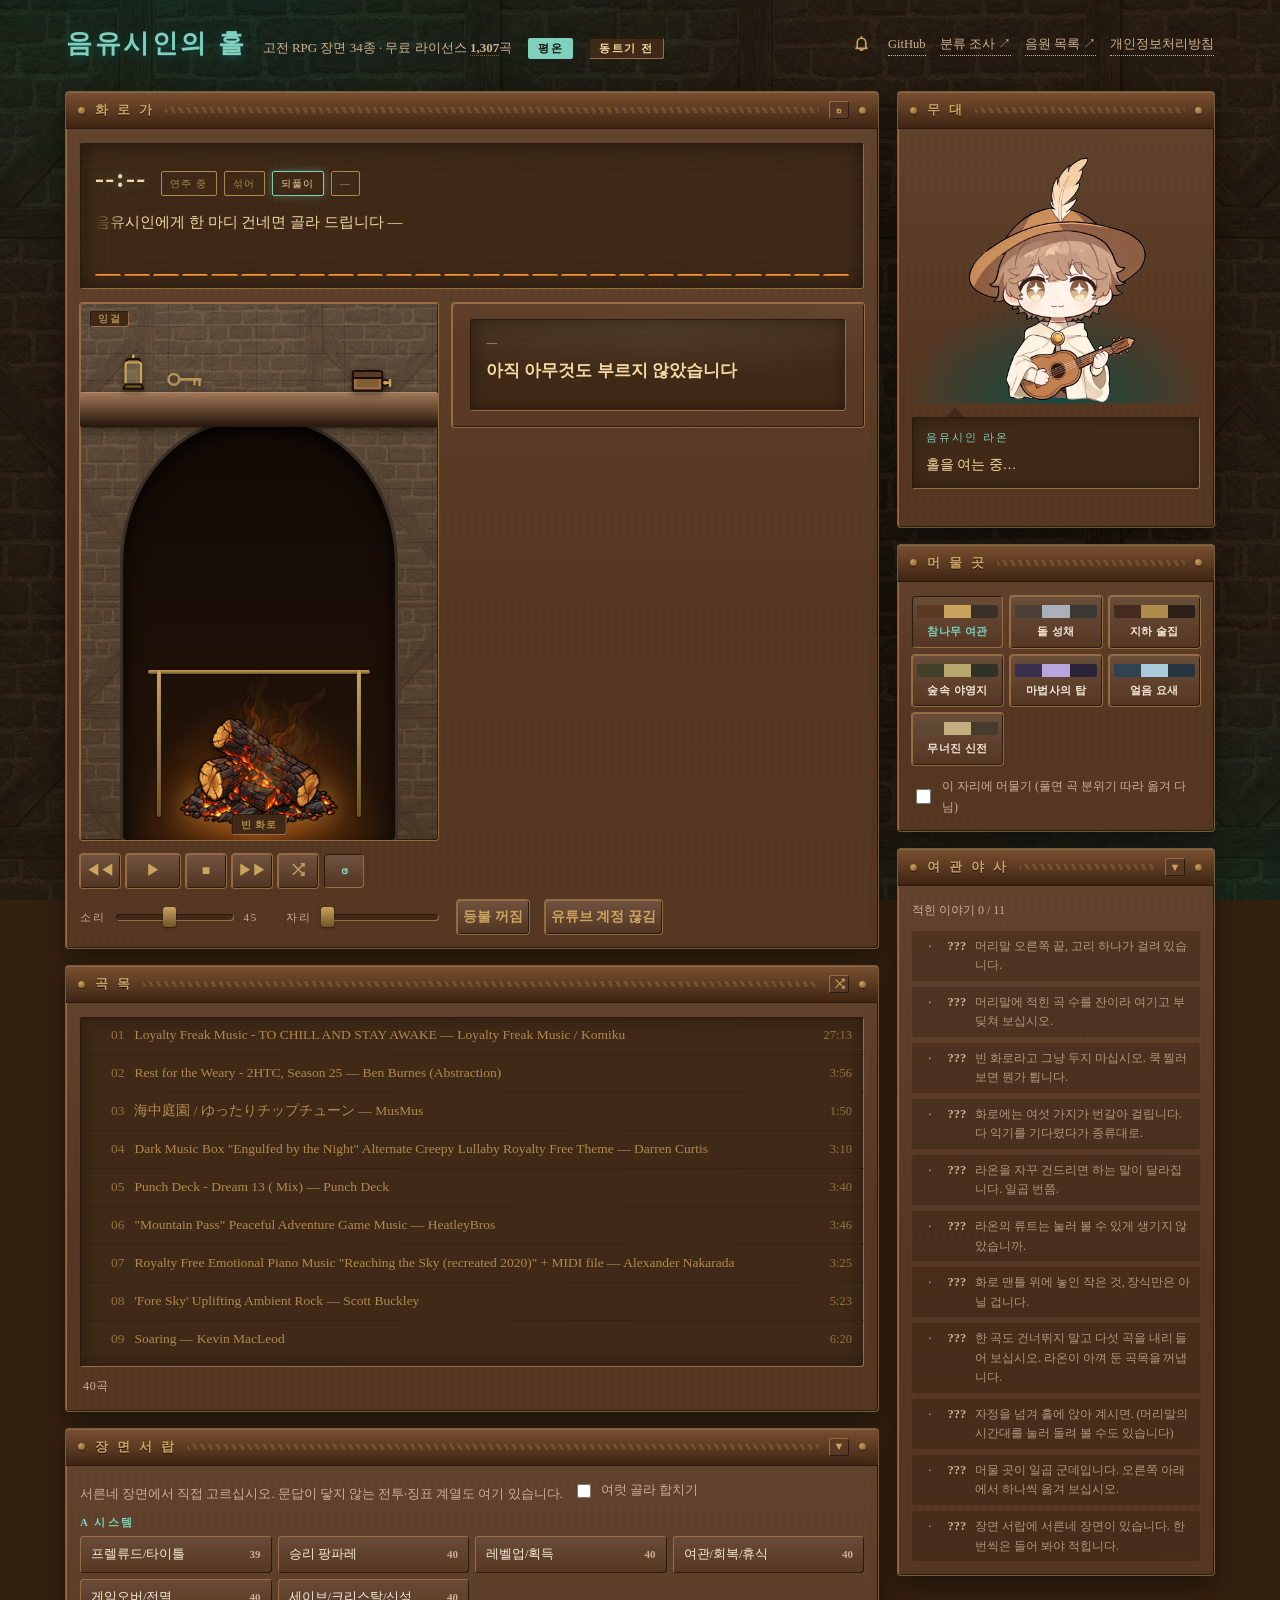
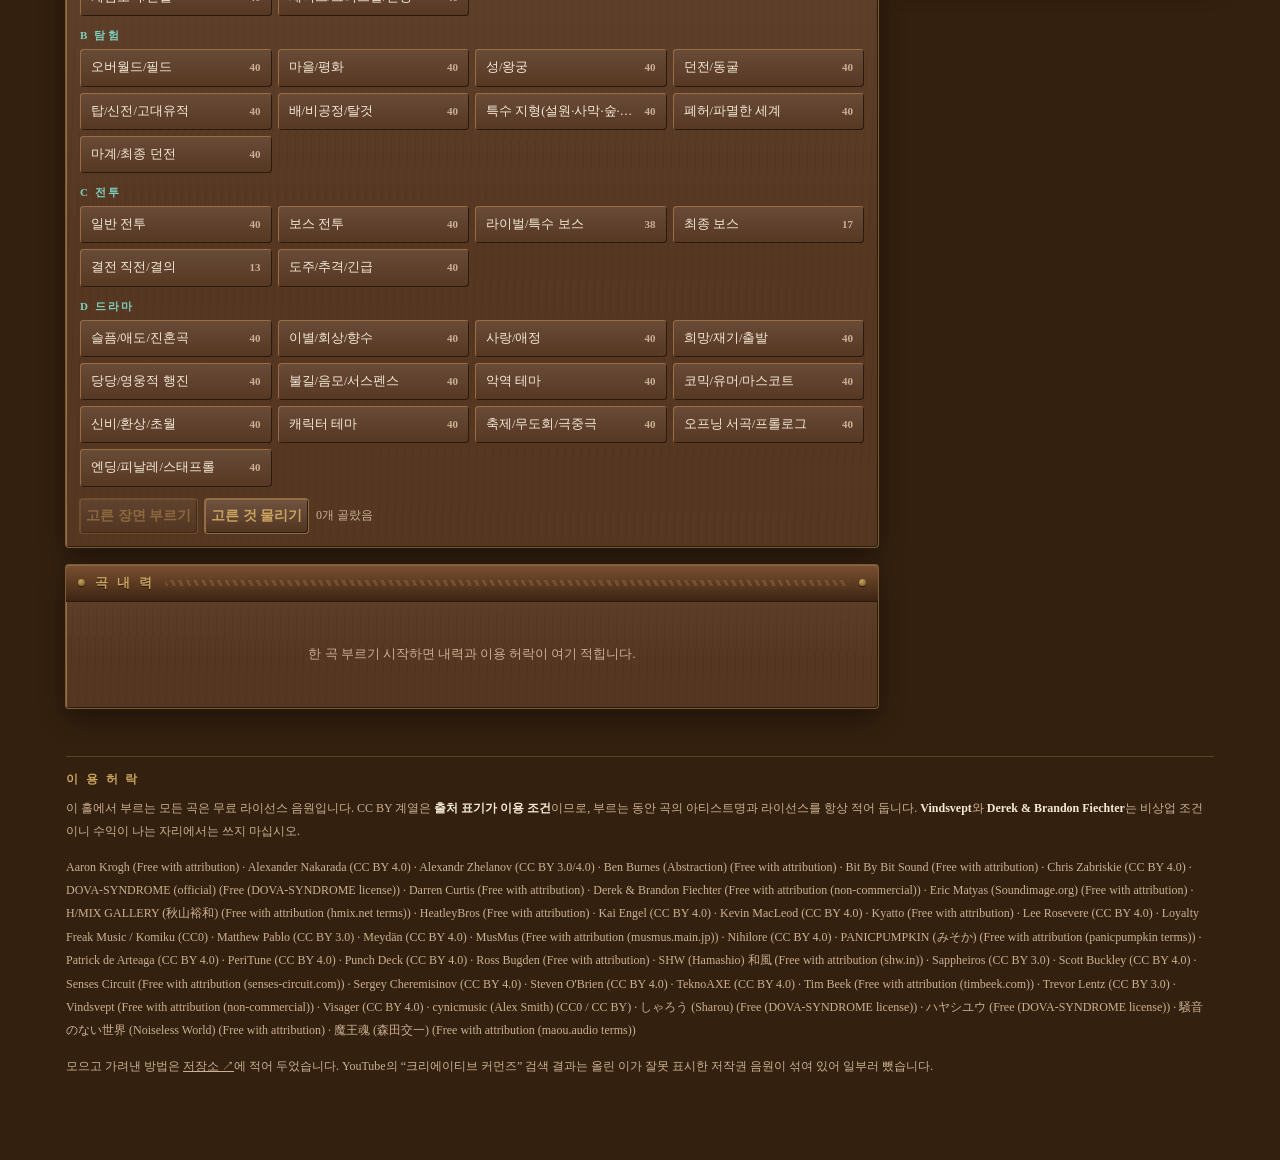
==== commit 01d4767f: "Adopt the overtime tagline and give the hall a face for link previews The listing copy settled on 야근" ====
--- a/index.html
+++ b/index.html
@@ -3,14 +3,17 @@
 <head>
 <meta charset="utf-8">
 <meta name="viewport" content="width=device-width, initial-scale=1">
-<title>음유시인의 홀 — 작업용 RPG BGM 재생기</title>
-<meta name="description" content="옛날 콘솔 RPG의 장면 분류 34종을 기반으로, 저작권 문제 없는 무료 라이선스 BGM을 골라 틀어주는 작업용 재생기. 여관에 자리 잡은 음유시인이 몇 마디 묻고 그 자리에서 곡목을 짜 줍니다.">
+<title>음유시인의 홀 — 야근용 RPG BGM DJ</title>
+<meta name="description" content="옛날 콘솔 RPG의 장면 분류 34종을 기반으로, 저작권 문제 없는 무료 라이선스 BGM을 골라 틀어주는 야근용 RPG BGM DJ. 여관에 자리 잡은 음유시인이 몇 마디 묻고 그 자리에서 곡목을 짜 줍니다.">
 <meta property="og:title" content="음유시인의 홀">
-<meta property="og:description" content="여관에 앉은 음유시인이 골라주는 작업용 RPG BGM. 머물 곳 7군데, 장면 34종.">
+<meta property="og:description" content="여관에 앉은 음유시인이 골라주는 야근용 RPG BGM. 머물 곳 7군데, 장면 34종.">
 <meta property="og:type" content="website">
 <meta property="og:url" content="https://progh2.github.io/rpg-bgm-dj/">
 <meta property="og:locale" content="ko_KR">
-<meta name="twitter:card" content="summary">
+<meta property="og:image" content="https://progh2.github.io/rpg-bgm-dj/assets/art/promo.jpg">
+<meta property="og:image:width" content="1600">
+<meta property="og:image:height" content="1000">
+<meta name="twitter:card" content="summary_large_image">
 <meta name="theme-color" content="#33200f">
 
 <!-- 보안 헤더: GitHub Pages는 HTTP 응답 헤더를 설정할 수 없어 meta로 가능한 것만 적용한다.
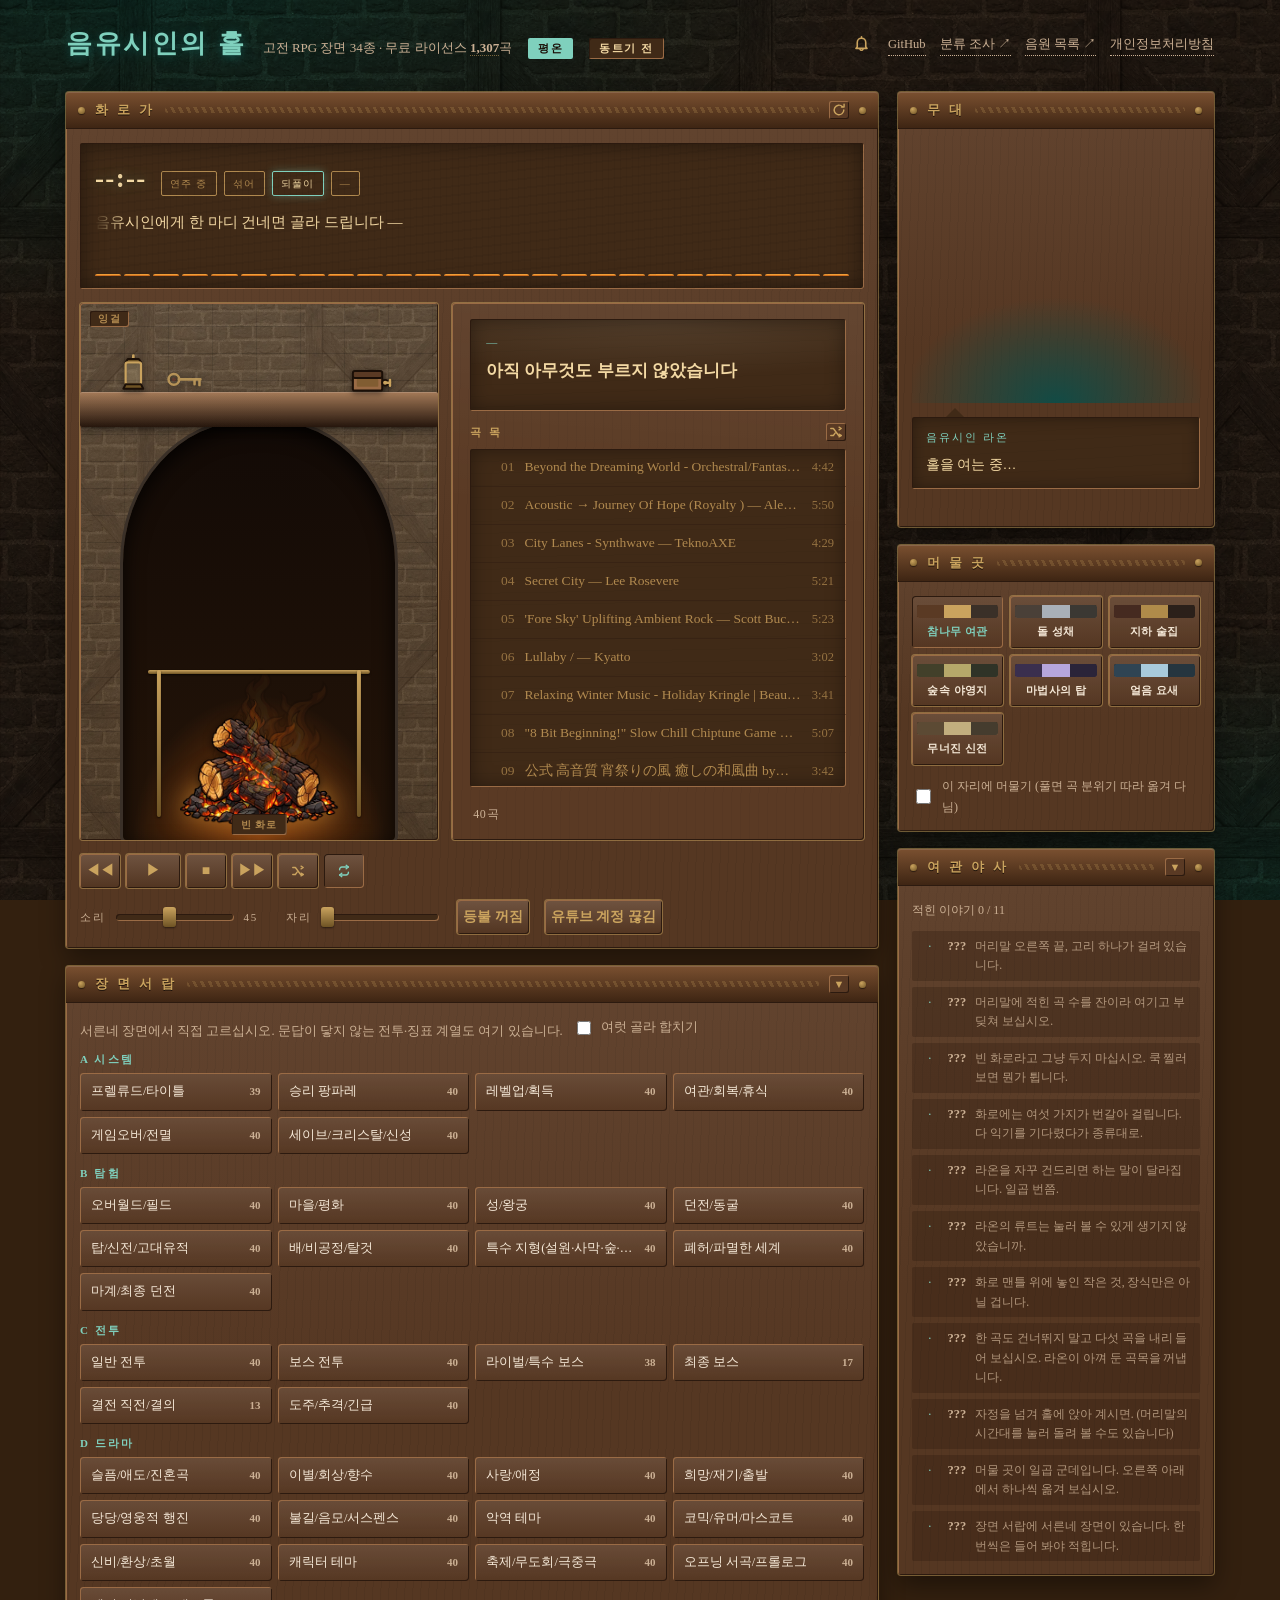
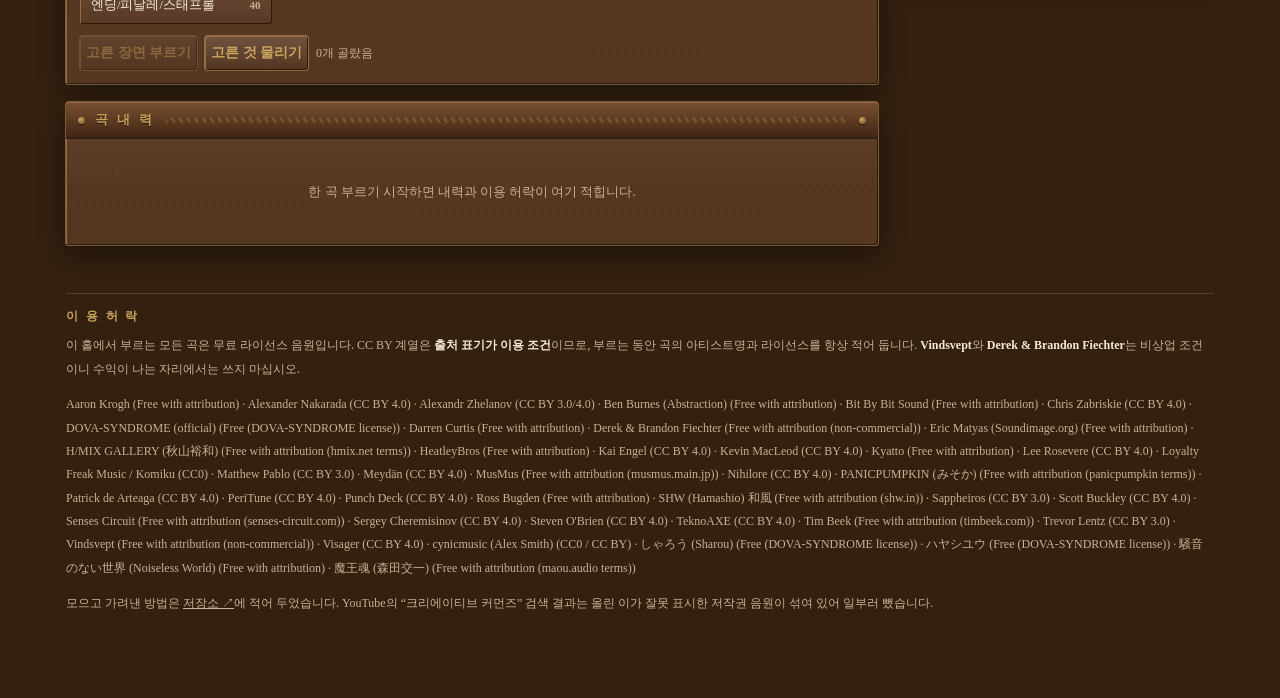
==== commit 53baccac: "Move the songlist into the lectern and draw the glyph buttons Making the hearth taller left a tall e" ====
--- a/index.html
+++ b/index.html
@@ -68,7 +68,7 @@
       <div class="board-head">
         <span>화 로 가</span>
         <span class="rope" aria-hidden="true"></span>
-        <button class="board-btn" id="btn-shuffle-all" title="아무 곡이나 마흔 곡 뽑기">↻</button>
+        <button class="board-btn" id="btn-shuffle-all" title="아무 곡이나 마흔 곡 뽑기" aria-label="아무 곡이나 마흔 곡 뽑기"><svg viewBox="0 0 16 16" width="14" height="14" aria-hidden="true" focusable="false" fill="none" stroke="currentColor" stroke-width="1.6" stroke-linecap="round" stroke-linejoin="round"><path d="M13.5 8a5.5 5.5 0 1 1-1.7-4"/><path d="M13.8 1.5v3h-3"/></svg></button>
       </div>
       <div class="board-body">
 
@@ -161,6 +161,7 @@
           </div>
 
           <div class="lectern">
+            <!-- 곡목은 여기, 양피지 아래 — 화로가 세로로 길어지며 남던 자리다 -->
             <div class="parchment" id="parchment">
               <span class="scene-name" id="pc-scene">—</span>
               <p class="song" id="pc-song">아직 아무것도 부르지 않았습니다</p>
@@ -169,6 +170,15 @@
               <a class="pc-src" id="pc-src" href="#" target="_blank"
                  rel="noopener noreferrer external" hidden>원곡 들으러 가기 ↗</a>
             </div>
+            <div class="list-head">
+              <span>곡 목</span>
+              <button class="board-btn" id="btn-reshuffle" title="순서 섞기" aria-label="순서 섞기"><svg viewBox="0 0 16 16" width="14" height="14" aria-hidden="true" focusable="false" fill="none" stroke="currentColor" stroke-width="1.6" stroke-linecap="round" stroke-linejoin="round"><path d="M2 4h3l6 8h3"/><path d="M2 12h3l2.2-3"/><path d="M11.5 2.5 14 4l-2.5 1.5"/><path d="M11.5 10.5 14 12l-2.5 1.5"/></svg></button>
+            </div>
+            <div class="songlist" id="songlist" role="listbox" aria-label="곡목" tabindex="0"></div>
+            <div class="list-foot">
+              <span id="list-count">0곡</span>
+              <span id="list-desc"></span>
+            </div>
           </div>
         </div>
 
@@ -177,8 +187,8 @@
           <button class="tbtn wide" id="btn-play" title="부르기/멈추기" aria-label="부르기">▶</button>
           <button class="tbtn" id="btn-stop"  title="그만"    aria-label="그만">■</button>
           <button class="tbtn" id="btn-next"  title="다음 곡" aria-label="다음 곡">▶▶</button>
-          <button class="tbtn" id="btn-shuffle" title="순서 섞기" aria-label="순서 섞기" aria-pressed="false">⤨</button>
-          <button class="tbtn" id="btn-repeat"  title="되풀이"   aria-label="되풀이" aria-pressed="true">↺</button>
+          <button class="tbtn" id="btn-shuffle" title="순서 섞기" aria-label="순서 섞기" aria-pressed="false"><svg viewBox="0 0 16 16" width="14" height="14" aria-hidden="true" focusable="false" fill="none" stroke="currentColor" stroke-width="1.6" stroke-linecap="round" stroke-linejoin="round"><path d="M2 4h3l6 8h3"/><path d="M2 12h3l2.2-3"/><path d="M11.5 2.5 14 4l-2.5 1.5"/><path d="M11.5 10.5 14 12l-2.5 1.5"/></svg></button>
+          <button class="tbtn" id="btn-repeat"  title="되풀이"   aria-label="되풀이" aria-pressed="true"><svg viewBox="0 0 16 16" width="14" height="14" aria-hidden="true" focusable="false" fill="none" stroke="currentColor" stroke-width="1.6" stroke-linecap="round" stroke-linejoin="round"><path d="M3 6.5V6a2.5 2.5 0 0 1 2.5-2.5H13"/><path d="M10.5 1.5 13 3.5l-2.5 2"/><path d="M13 9.5V10a2.5 2.5 0 0 1-2.5 2.5H3"/><path d="M5.5 14.5 3 12.5l2.5-2"/></svg></button>
         </div>
 
         <div class="dials">
@@ -212,21 +222,6 @@
       </div>
     </section>
 
-    <!-- 곡목 두루마리 -->
-    <section class="board" aria-label="곡목">
-      <div class="board-head">
-        <span>곡 목</span>
-        <span class="rope" aria-hidden="true"></span>
-        <button class="board-btn" id="btn-reshuffle" title="순서 섞기">⤨</button>
-      </div>
-      <div class="board-body">
-        <div class="songlist" id="songlist" role="listbox" aria-label="곡목" tabindex="0"></div>
-        <div class="list-foot">
-          <span id="list-count">0곡</span>
-          <span id="list-desc"></span>
-        </div>
-      </div>
-    </section>
 
     <!-- 장면 서랍 -->
     <section class="board" aria-label="장면 고르기">
--- a/assets/css/tavern.css
+++ b/assets/css/tavern.css
@@ -289,8 +289,6 @@
   grid-template-columns: 1fr 1.15fr;
   gap: 14px;
   margin-top: 14px;
-  /* 화로가 세로로 길어졌다. 늘어붙게 두면 양피지가 텅 빈 큰 판이 된다. */
-  align-items: start;
 }
 
 .hearth {
@@ -520,8 +518,11 @@
   flex-direction: column;
   justify-content: stretch;
   gap: 8px;
-  /* 예전에는 min-height:100% 로 화로 높이에 맞췄다. 화로가 세로로 길어진
-     뒤로는 그러면 양피지가 텅 빈 판이 되므로, 제 내용만큼만 차지하게 둔다. */
+  /* 높이는 화로가 정한다. height:0 이 없으면 곡목 마흔 줄이 그리드 줄
+     높이를 되정의해서(내용→줄→내용 순환) 판이 1800px 까지 자란다 —
+     내용을 줄 높이 계산에서 빼고, min-height 로 화로 높이만 받는다. */
+  height: 0;
+  min-height: 100%;
   background:
     linear-gradient(184deg, rgba(255,255,255,.06), transparent 40%),
     repeating-linear-gradient(91deg, rgba(0,0,0,.035) 0 1px, transparent 1px 9px),
@@ -531,7 +532,7 @@
 }
 
 .parchment {
-  flex: 1;
+  flex: none;
   display: flex;
   flex-direction: column;
   justify-content: center;
@@ -585,6 +586,26 @@
 .pc-src:focus-visible { outline: 2px solid var(--accent); outline-offset: 3px; }
 .pc-src[hidden] { display: none; }
 
+/* 글자 대신 SVG 를 넣은 단추.
+   .tbtn 에는 flex 를 주지 않는다 — 「등불 <span>꺼짐</span>」처럼 글자와 span 이
+   같이 있는 단추가 있어서, 플렉스로 바꾸면 그 사이 공백이 사라져 붙어 버린다. */
+.board-btn { display: inline-flex; align-items: center; justify-content: center; }
+.board-btn svg { display: block; }
+.tbtn svg { display: inline-block; vertical-align: -2px; }
+
+/* 악보대 안 곡목 소제목 — 판머리(board-head)의 작은 판 */
+.list-head {
+  display: flex;
+  align-items: center;
+  justify-content: space-between;
+  margin-top: 4px;
+  font-family: var(--font-display);
+  font-size: 11px;
+  font-weight: 700;
+  letter-spacing: .22em;
+  color: var(--metal);
+}
+
 /* ── 조작대 ─────────────────────────────────────────────────── */
 .controls {
   display: flex;
@@ -655,7 +676,10 @@
     var(--sign-bg);
   box-shadow: var(--edge-in), inset 0 0 20px rgba(0,0,0,.4);
   border-radius: 2px;
-  max-height: 350px;
+  /* 악보대에서 남는 높이를 전부 가져간다. min-height:0 이 없으면
+     플렉스가 내용만큼 늘어나 스크롤이 아니라 판이 길어진다. */
+  flex: 1;
+  min-height: 140px;
   overflow-y: auto;
   scrollbar-width: thin;
   scrollbar-color: var(--metal-dark) var(--sign-bg);
@@ -1071,6 +1095,9 @@
      작게 쪼그라들어 불멍이 안 되고, 그렇다고 정사각으로 두면 태블릿 폭에서
      화로만 760px 이 된다. 정사각으로 두되 폭을 묶는다. */
   .hearth { aspect-ratio: 1 / 1; width: 100%; max-width: 420px; justify-self: center; }
+  /* 쌓인 판에서는 옆에 화로가 없다 — height:0 요령을 풀고 곡목만 높이를 묶는다 */
+  .lectern { height: auto; min-height: 0; }
+  .songlist { flex: none; max-height: 340px; }
   .sign-time { font-size: 23px; }
   .tbtn { min-width: 36px; }
   input[type="range"] { width: 96px; }
